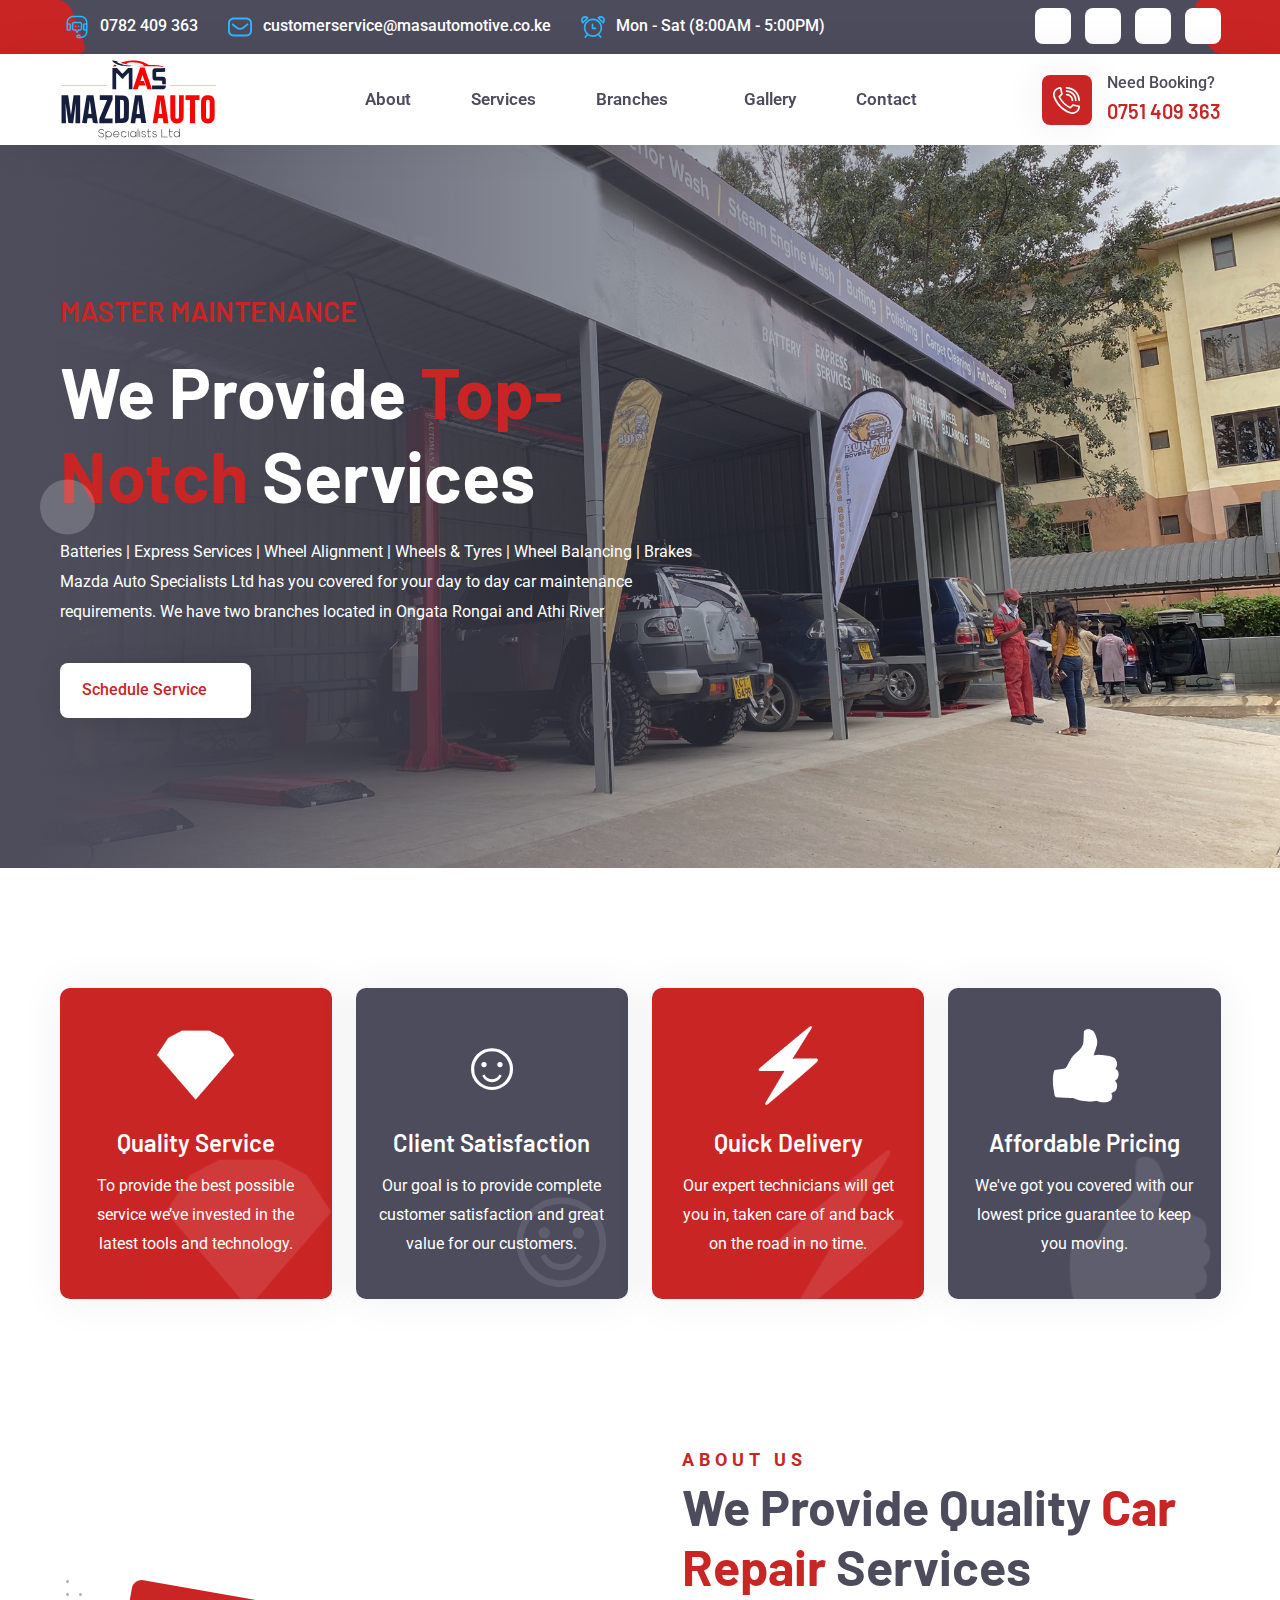
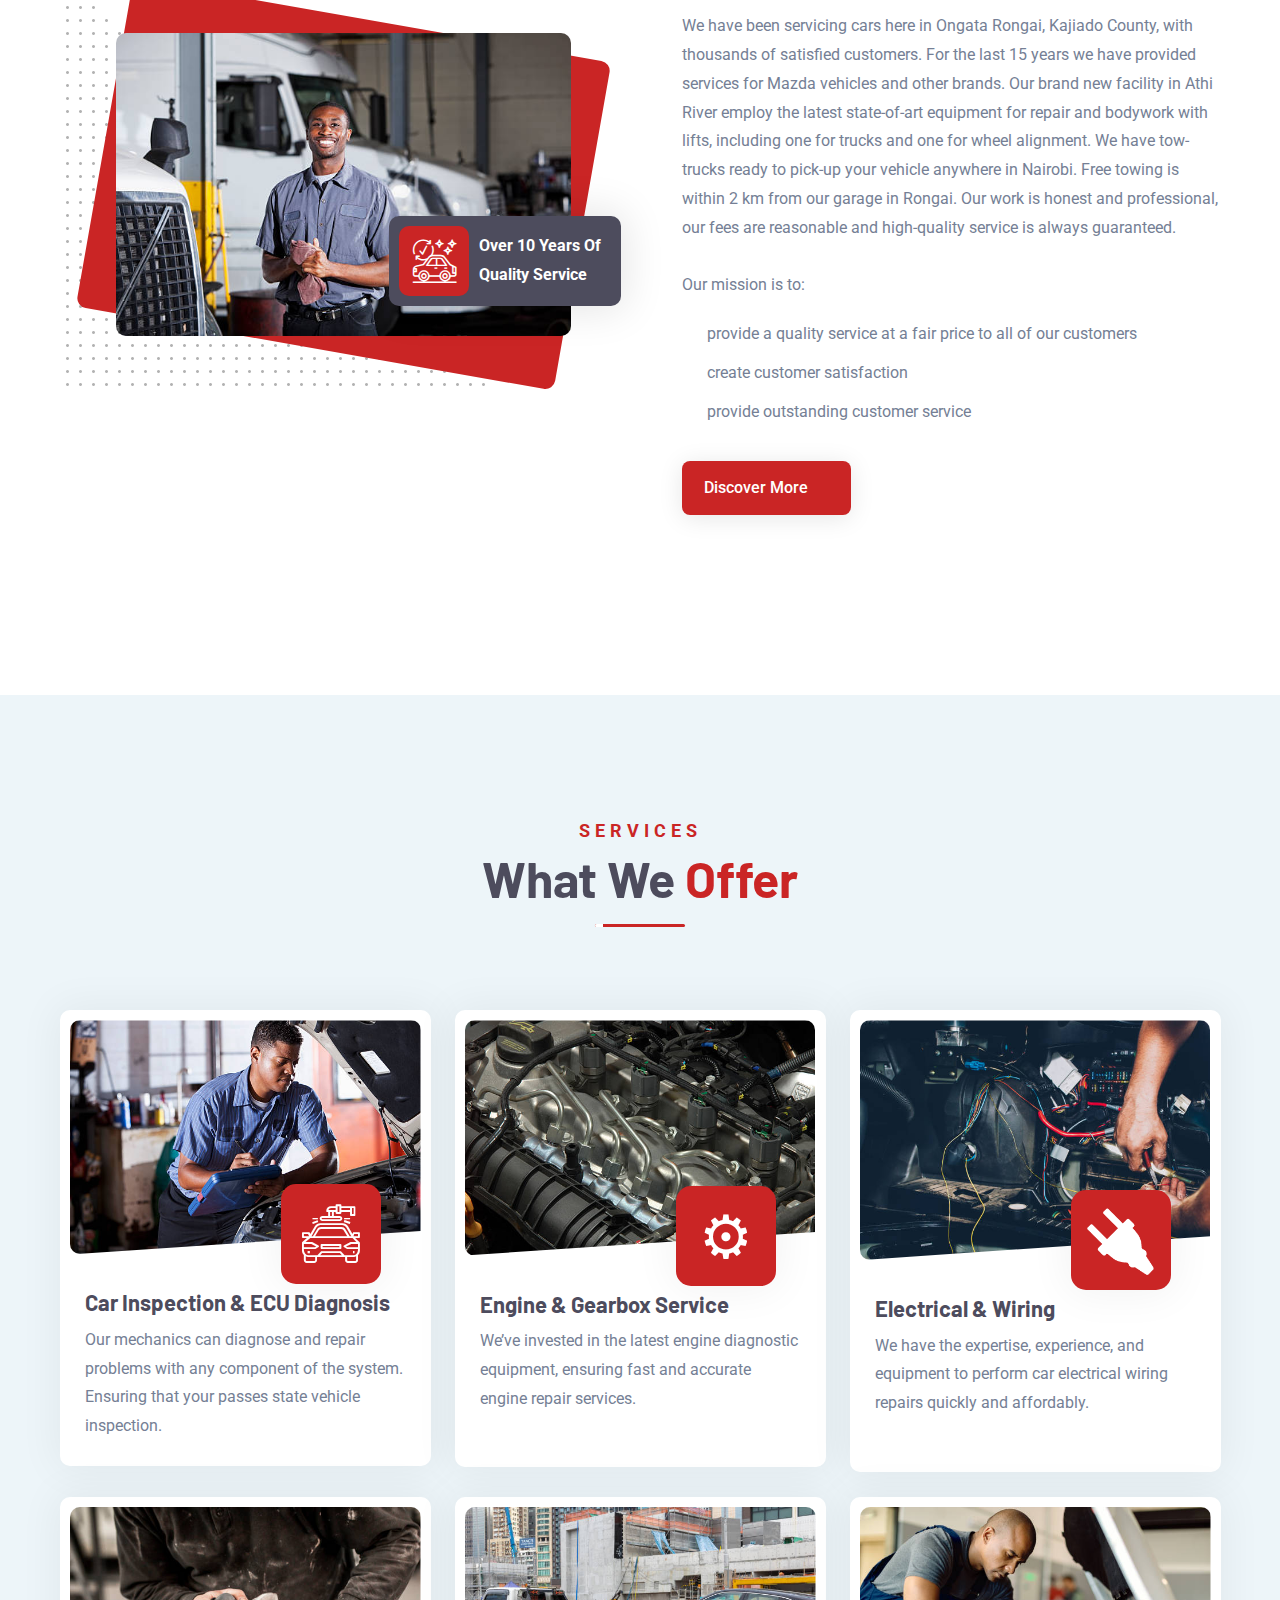
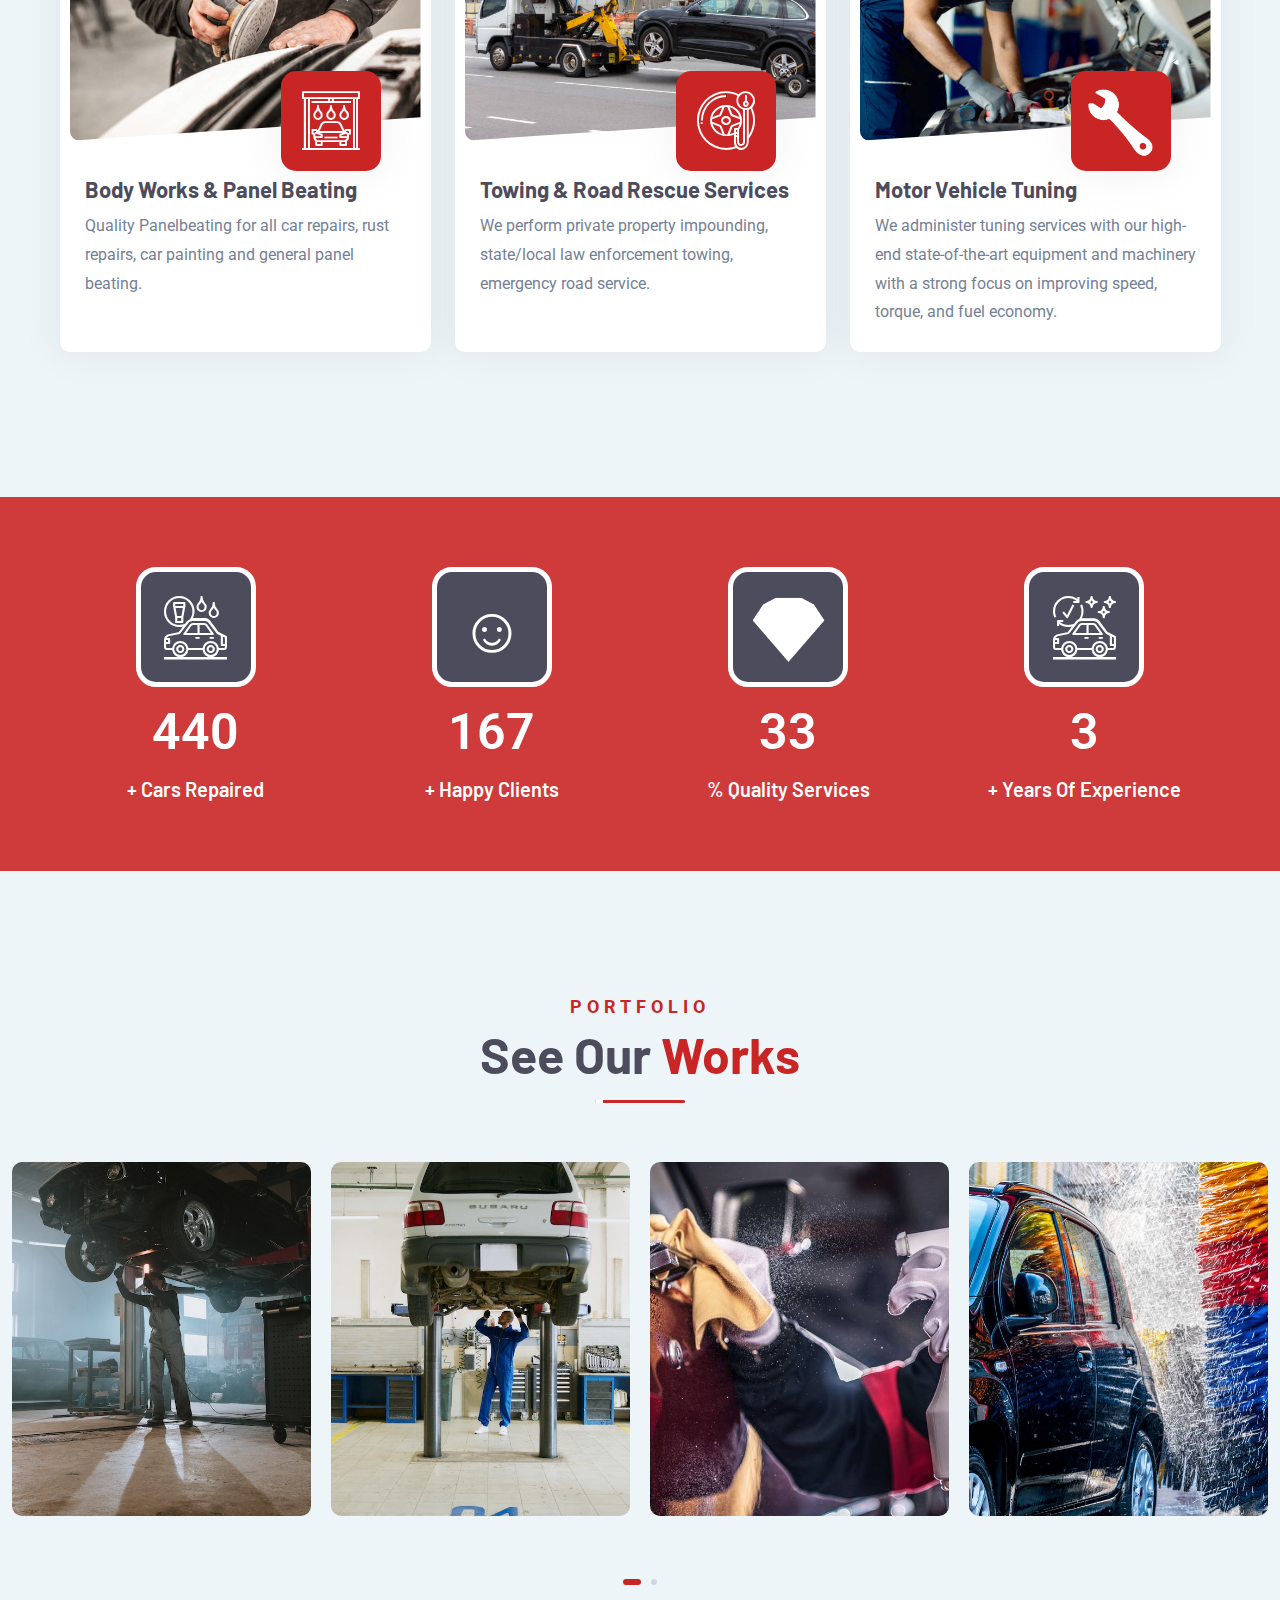
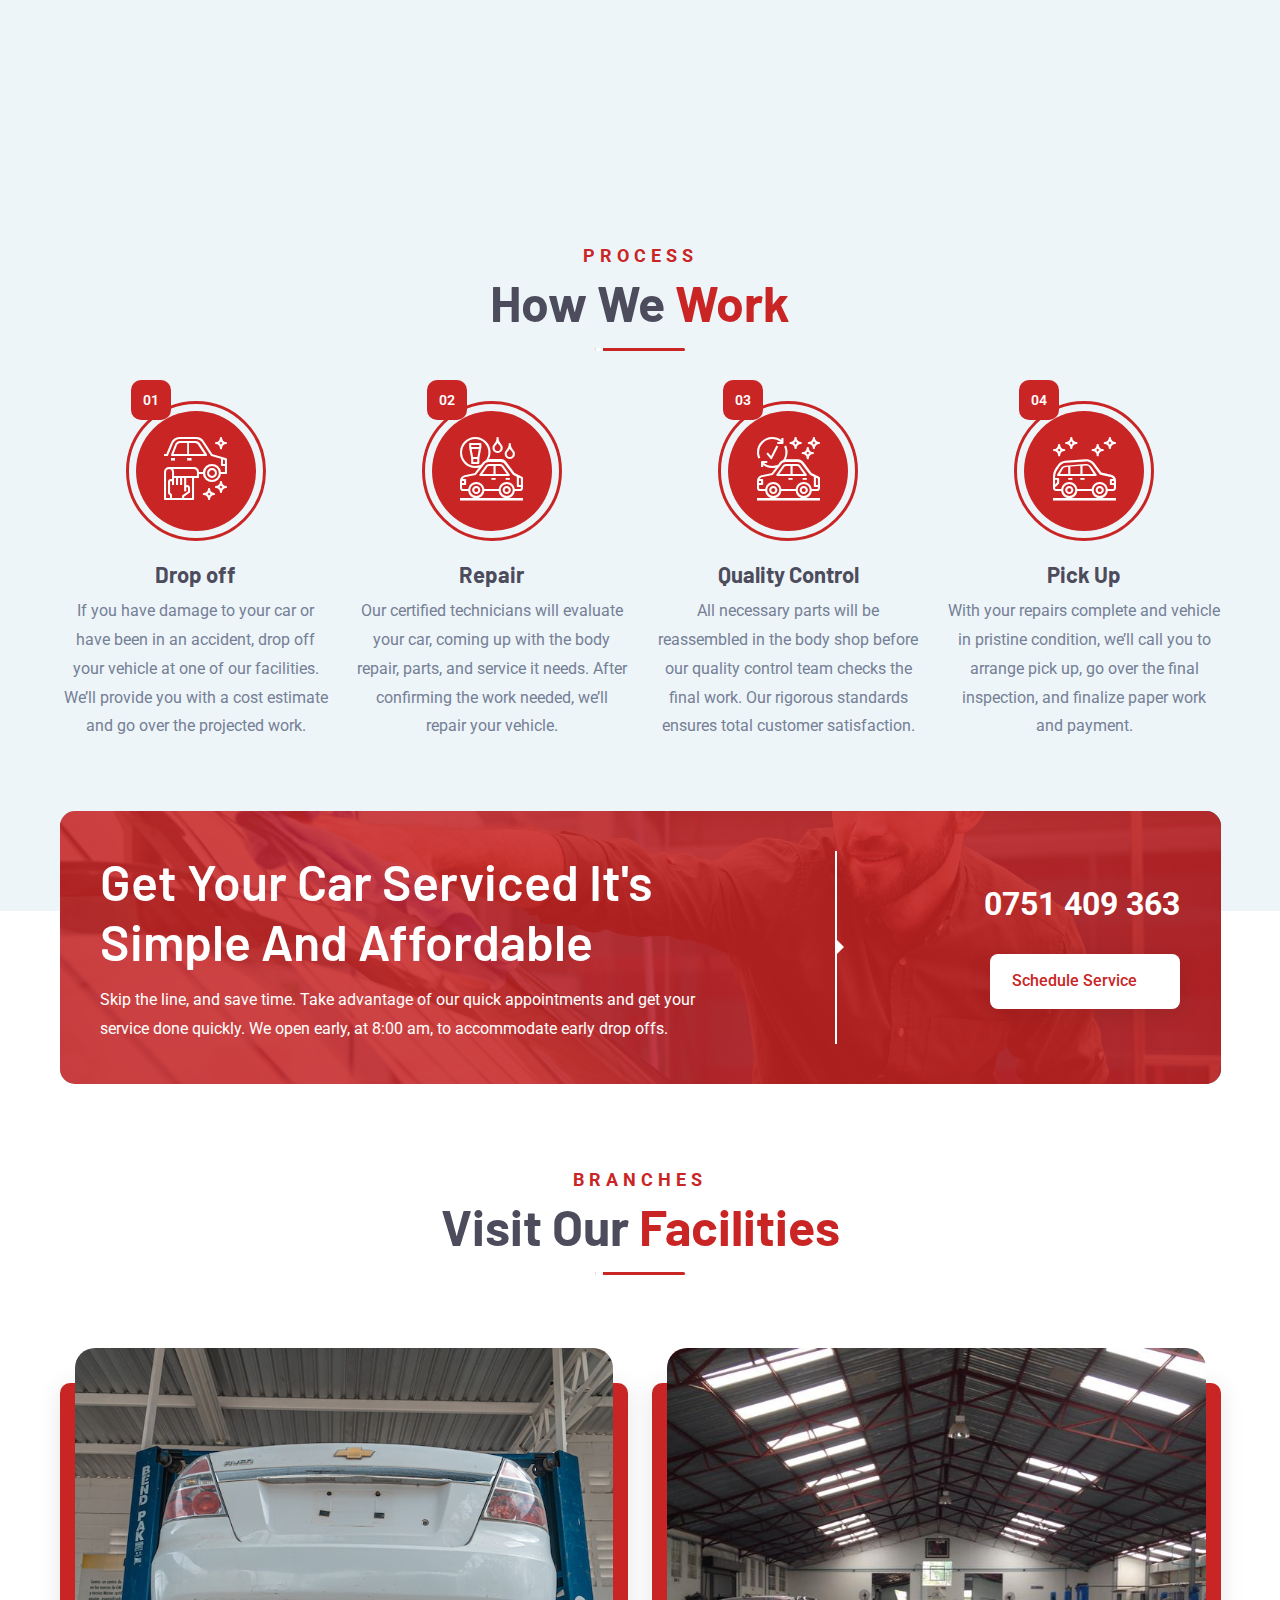
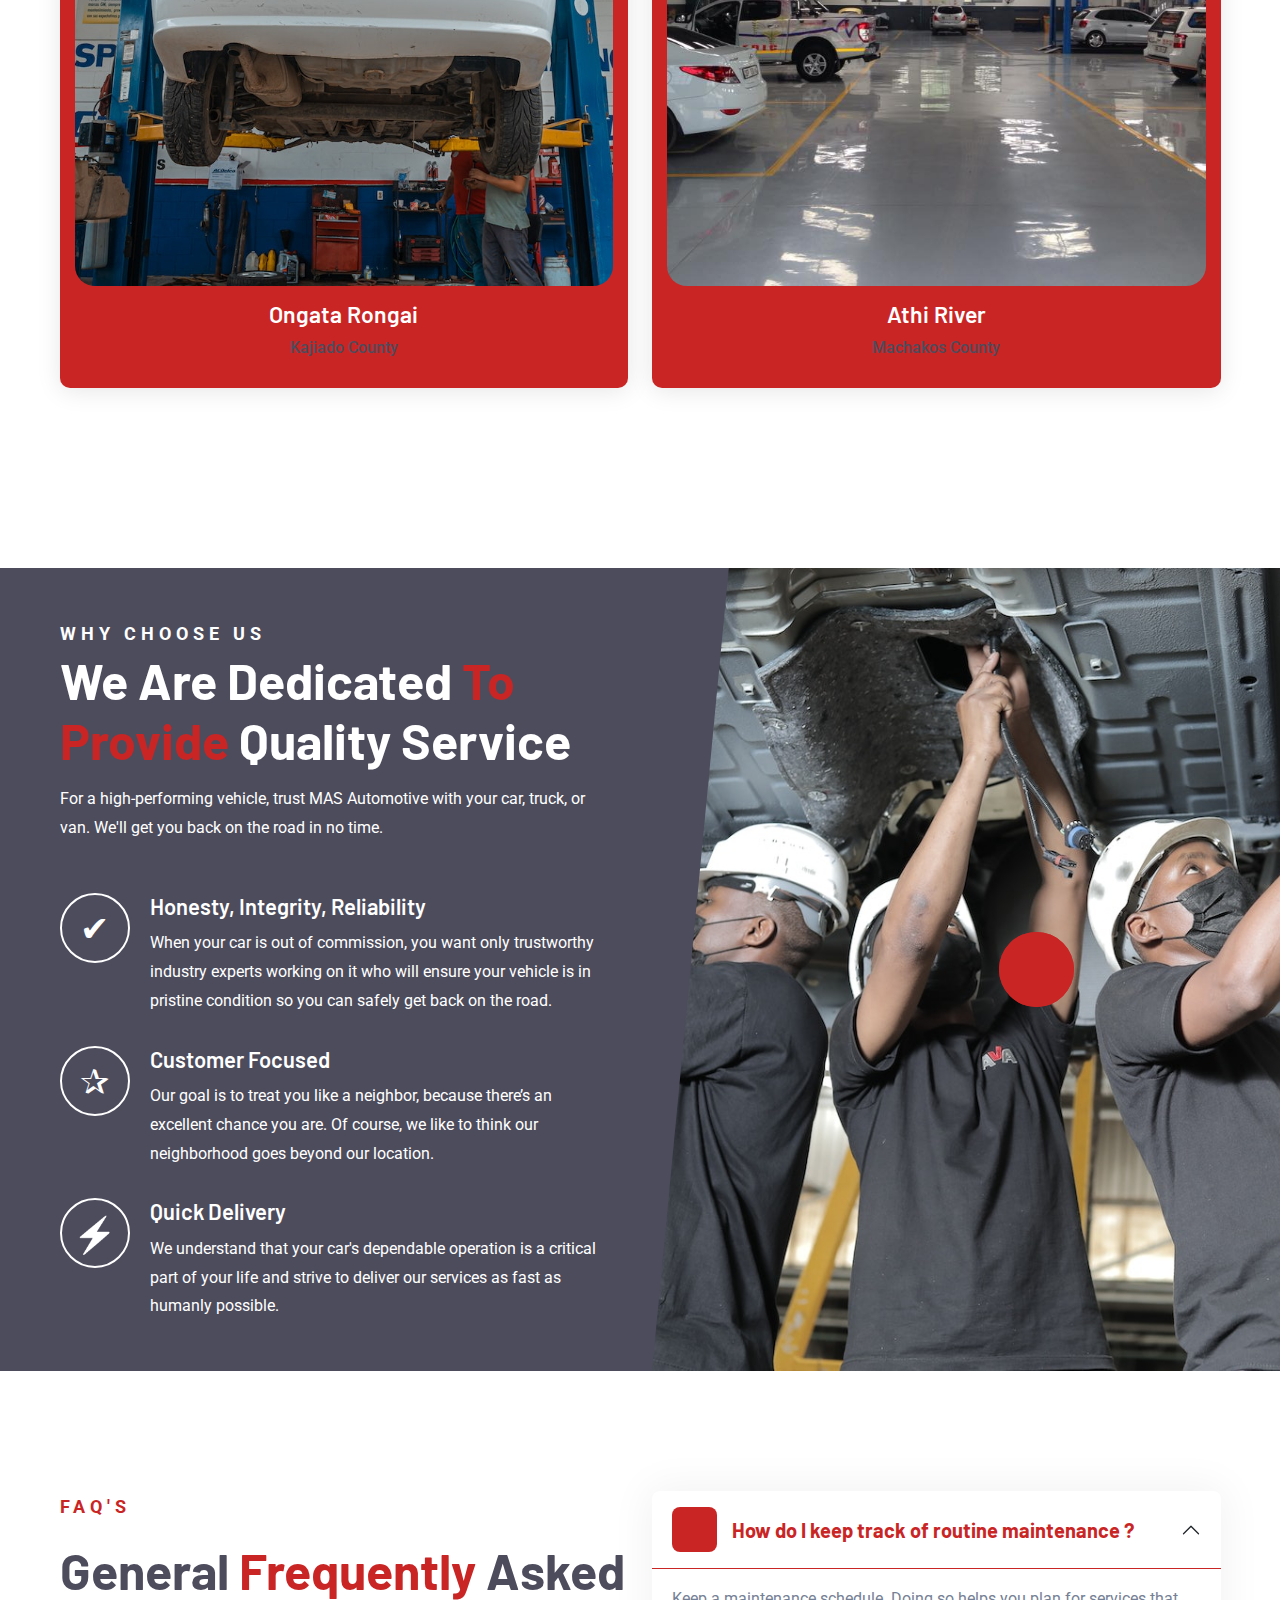
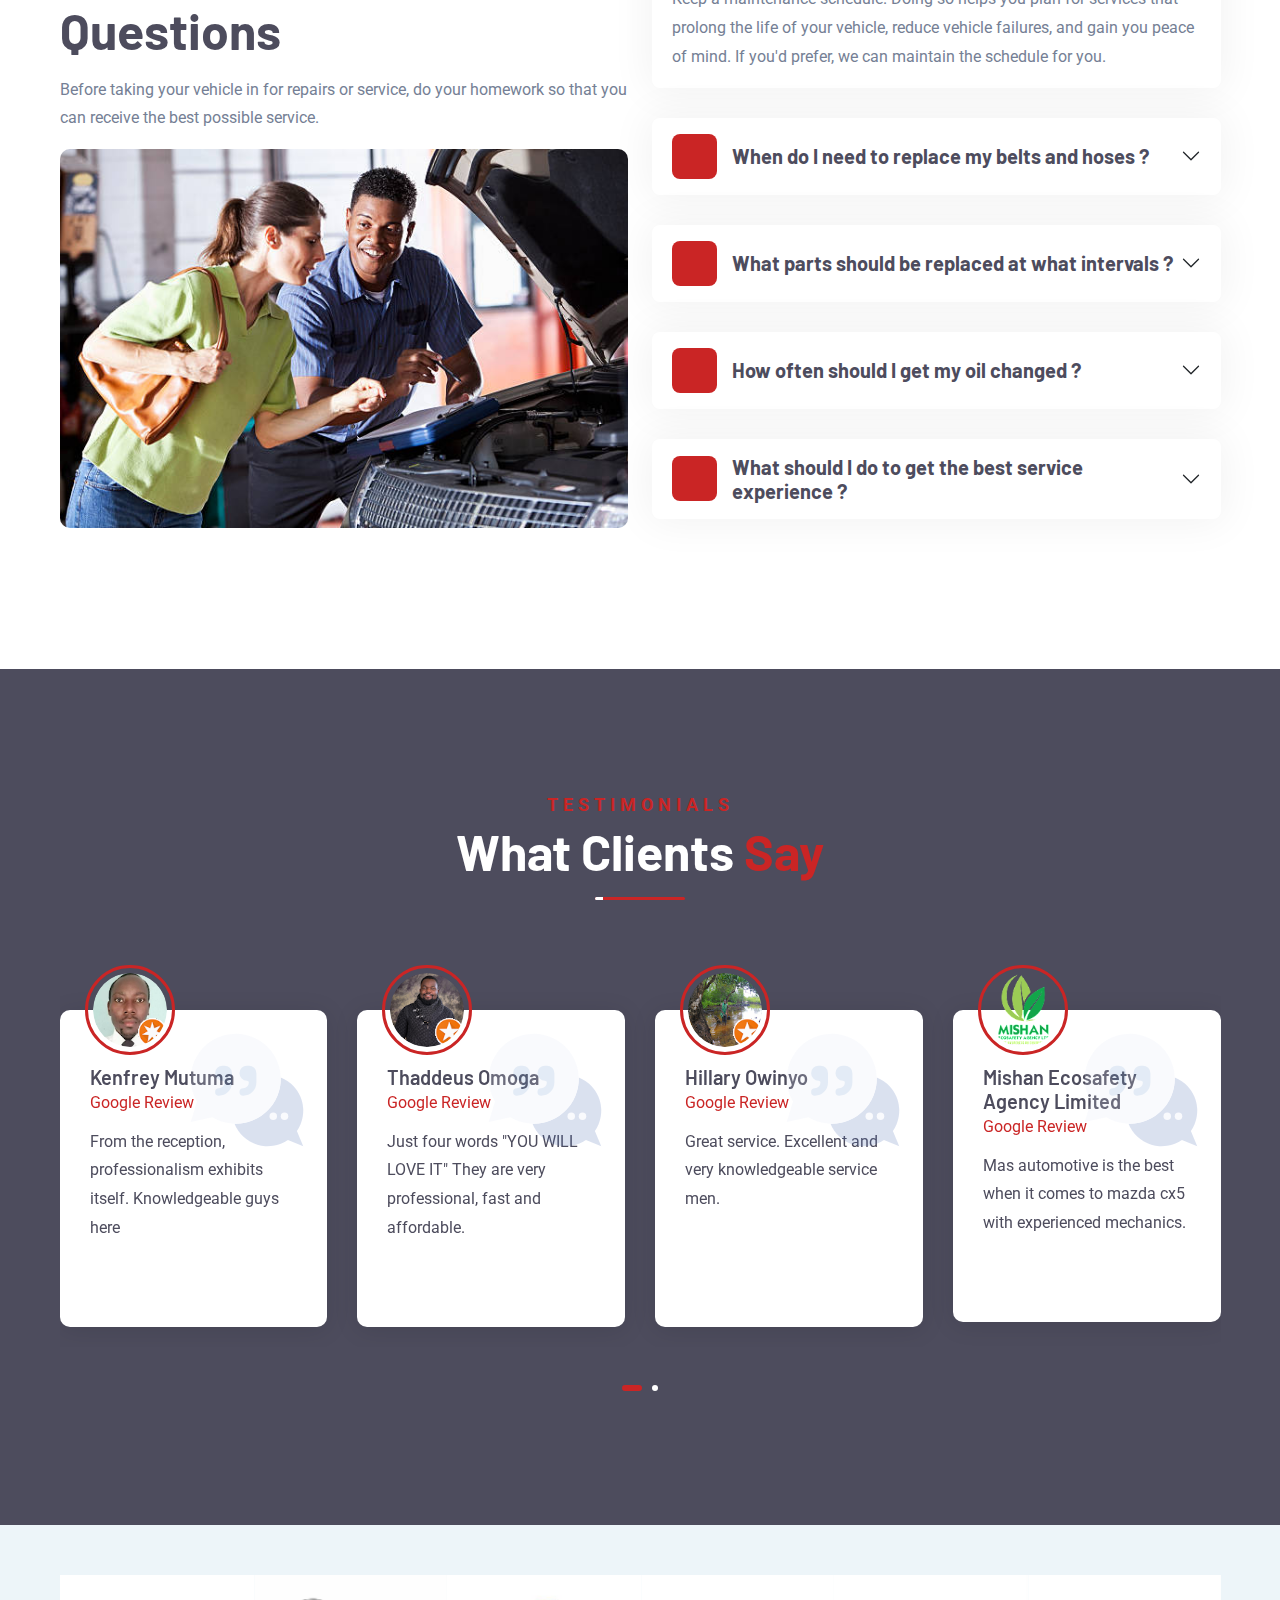
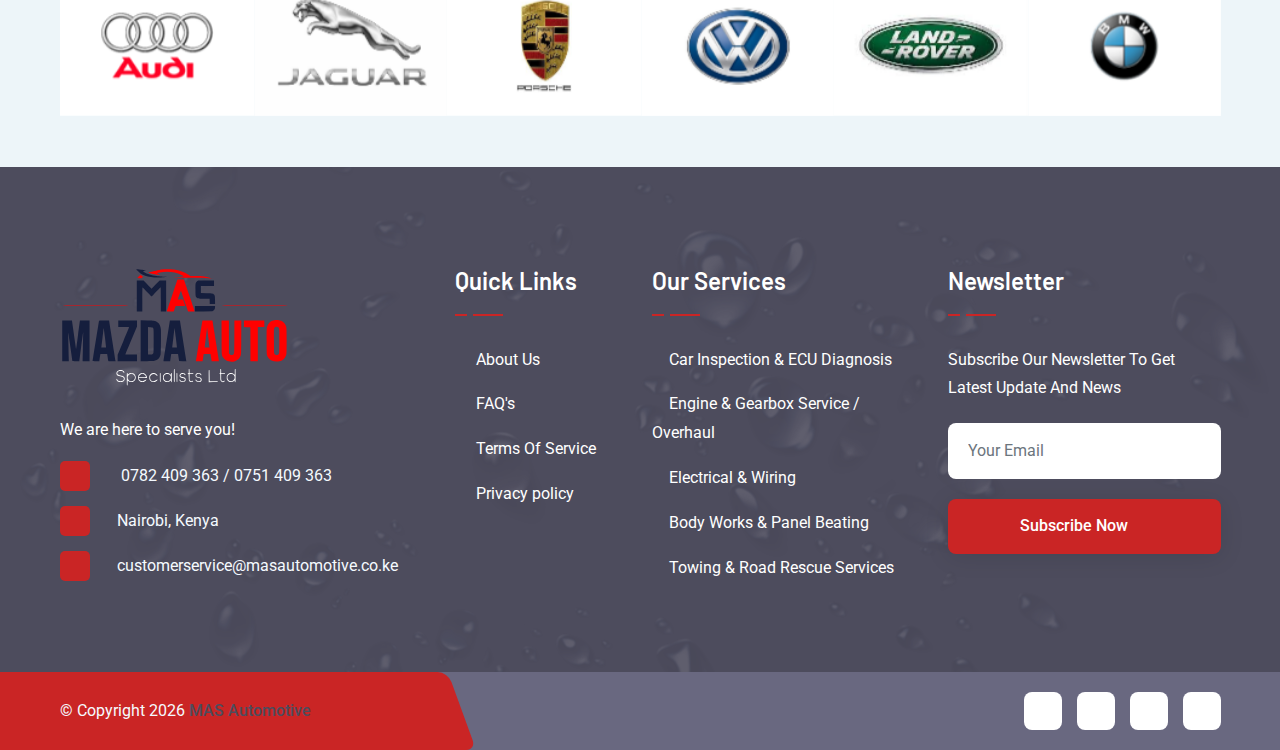
==== index.html @ dde0ce01 "Initial commit" ====
<!DOCTYPE html>
<html lang="en">
<head>

<meta charset="UTF-8">
<meta http-equiv="X-UA-Compatible" content="IE=edge">
<meta name="viewport" content="width=device-width, initial-scale=1.0">
<meta name="description" content="">
<meta name="keywords" content="">

<title>MAS - Automotive Specialists</title>

<link rel="icon" type="image/x-icon" href="assets/img/logo/favicon.svg">

<link rel="stylesheet" href="assets/css/bootstrap.min.css">
<link rel="stylesheet" href="assets/css/all-fontawesome.min.css">
<link rel="stylesheet" href="https://cdnjs.cloudflare.com/ajax/libs/font-awesome/6.2.0/css/all.min.css" integrity="sha512-xh6O/CkQoPOWDdYTDqeRdPCVd1SpvCA9XXcUnZS2FmJNp1coAFzvtCN9BmamE+4aHK8yyUHUSCcJHgXloTyT2A==" crossorigin="anonymous" referrerpolicy="no-referrer" />
<link rel="stylesheet" href="assets/css/icomoon.css">
<link rel="stylesheet" href="assets/css/animate.min.css">
<link rel="stylesheet" href="assets/css/magnific-popup.min.css">
<link rel="stylesheet" href="assets/css/owl.carousel.min.css">
<link rel="stylesheet" href="assets/css/style.css">

<link href="https://site-assets.fontawesome.com/releases/v6.0.0/css/all.css" rel="stylesheet" type="text/css" />

</head>
<body>

<div class="preloader">
<div class="loader-ripple">
<div></div>
<div></div>
</div>
</div>


<header class="header">

<div class="header-top">
<div class="container">
<div class="header-top-wrapper">
<div class="header-top-left">
<div class="header-top-contact">
<ul>
<li>
<div class="header-top-contact-icon">
<img src="assets/img/icon/live-chat.svg" alt="">
</div>
<div class="header-top-contact-info">
<a href="#">0782 409 363</a>
</div>
</li>
<li>
<div class="header-top-contact-icon">
<img src="assets/img/icon/mail.svg" alt="">
</div>
<div class="header-top-contact-info">
<a href="#"><span class="__cf_email__" data-cfemail="">customerservice@masautomotive.co.ke</span></a>
</div>
</li>
<li>
<div class="header-top-contact-icon">
<img src="assets/img/icon/clock.svg" alt="">
</div>
<div class="header-top-contact-info">
<a href="#">Mon - Sat (8:00AM - 5:00PM)</a>
</div>
</li>
</ul>
</div>
</div>
<div class="header-top-right">
<div class="header-top-social">
<a href="https://www.facebook.com/MASAutomotiveServiceAndRepair/" target="_blank"><i class="fab fa-facebook-f"></i></a>
<a href="#"><i class="fab fa-twitter"></i></a>
<a href="#"><i class="fab fa-instagram"></i></a>
<a href="#"><i class="fab fa-linkedin-in"></i></a>
</div>
</div>
</div>
</div>
</div>
<div class="main-navigation">
<nav class="navbar navbar-expand-lg">
<div class="container">
<a class="navbar-brand" href="index.html">
<img src="assets/img/logo/logo.svg" alt="logo">
</a>
<div class="mobile-menu-right">
<div class="mobile-menu-list">
<a href="#" class="mobile-menu-link search-box-outer"><i class="fa fa-search"></i></a>
</div>
<button class="navbar-toggler" type="button" data-bs-toggle="collapse" data-bs-target="#main_nav" aria-expanded="false" aria-label="Toggle navigation">
<span class="navbar-toggler-icon"><i class="fa fa-stream"></i></span>
</button>
</div>
<div class="collapse navbar-collapse" id="main_nav">
<ul class="navbar-nav">
<!--
<li class="nav-item dropdown">
<a class="nav-link dropdown-toggle active" href="#" data-bs-toggle="dropdown">Home</a>
<ul class="dropdown-menu fade-down">
<li><a class="dropdown-item" href="index.html">Home Page 01</a></li>
<li><a class="dropdown-item" href="index-2.html">Home Page 02</a></li>
<li><a class="dropdown-item" href="index-3.html">Home Page 03</a></li>
</ul>
</li>
-->

<li class="nav-item"><a class="nav-link" href="about.html">About</a></li>
<li class="nav-item"><a class="nav-link" href="service.html">Services</a></li>
<li class="nav-item dropdown">
<a class="nav-link dropdown-toggle" href="#" data-bs-toggle="dropdown">Branches</a>
<ul class="dropdown-menu fade-down">
<li><a class="dropdown-item" href="branch_1.html">Ongata Rongai</a></li>
<li><a class="dropdown-item" href="branch_2.html">Athi River</a></li>
</ul>
</li>
<li class="nav-item"><a class="nav-link" href="gallery.html">Gallery</a></li>
<li class="nav-item"><a class="nav-link" href="contact.html">Contact</a></li>
</ul>
<div class="header-nav-right">
<div class="header-nav-search">
<a href="#" class="header-nav-link search-box-outer"><i class="fa fa-search"></i></a>
</div>
<div class="header-phone">
<div class="header-phone-icon">
<img src="assets/img/icon/phone.svg" alt="">
</div>
<div class="header-phone-content">
<span>Need Booking?</span>
<h5 class="header-phone-number"><a href="tel:0751 409 363">0751 409 363</a></h5>
</div>
</div>
</div>
</div>
</div>
</nav>
</div>
</header>


<div class="search-popup">
<button class="close-search"><span class="fa fa-times"></span></button>
<form action="#">
<div class="form-group">
<input type="search" name="search-field" placeholder="Search Here..." required>
<button type="submit"><i class="fa fa-search"></i></button>
</div>
</form>
</div>

<main class="main">

<div class="hero-section">
<div class="hero-slider2 owl-carousel owl-theme">
<div class="hero-single" style="background: url(assets/img/slider/slider-1.jpg)">
<div class="container">
<div class="row align-items-center">
<div class="col-md-7 col-lg-7">
<div class="hero-content">
<h6 class="hero-sub-title wow animate__animated animate__fadeInUp" data-wow-duration="1s" data-wow-delay=".25s">Master Maintenance</h6>
<h1 class="hero-title wow animate__animated animate__fadeInUp" data-wow-duration="1s" data-wow-delay=".50s">
We provide <span>top-notch</span> services
</h1>
<p class="wow animate__animated animate__fadeInUp" data-wow-duration="1s" data-wow-delay=".75s">
Batteries | Express Services | Wheel Alignment | Wheels & Tyres | Wheel Balancing | Brakes
Mazda Auto Specialists Ltd has you covered for your day to day car maintenance requirements.
We have two branches located in Ongata Rongai and Athi River</p>
<div class="hero-btn wow animate__animated animate__fadeInUp" data-wow-duration="1s" data-wow-delay="1s">
<a href="#" class="theme-btn theme-btn2">Schedule Service<i class="fa fa-arrow-right space-icons"></i></a>
</div>
</div>
</div>
</div>
</div>
</div>
<div class="hero-single" style="background: url(assets/img/slider/slider-2.jpg)">
<div class="container">
<div class="row align-items-center">
<div class="col-md-7 col-lg-7">
<div class="hero-content">
<h6 class="hero-sub-title wow animate__animated animate__fadeInUp" data-wow-duration="1s" data-wow-delay=".25s">Keep Your Car In Top Shape</h6>
<h1 class="hero-title wow animate__animated animate__fadeInUp" data-wow-duration="1s" data-wow-delay=".50s">
Experienced and <span>qualified</span> technicians
</h1>
<p class="wow animate__animated animate__fadeInUp" data-wow-duration="1s" data-wow-delay=".75s">
Trust the experts at our auto service shop for quality tune-ups. Our professionals 
will perform diagnostic tests, fluid flush and fills, balancing, 
oil changes, tyre changes, and wheel alignment.
</p>
<div class="hero-btn wow animate__animated animate__fadeInUp" data-wow-duration="1s" data-wow-delay="1s">
<a href="#" class="theme-btn theme-btn2">Schedule Service<i class="fa fa-arrow-right space-icons"></i></a>
</div>
</div>
</div>
</div>
</div>
</div>
<div class="hero-single" style="background: url(assets/img/slider/slider-3.jpg)">
<div class="container">
<div class="row align-items-center">
<div class="col-md-7 col-lg-7">
<div class="hero-content">
<h6 class="hero-sub-title wow animate__animated animate__fadeInUp" data-wow-duration="1s" data-wow-delay=".25s">You're in good hands</h6>
<h1 class="hero-title wow animate__animated animate__fadeInUp" data-wow-duration="1s" data-wow-delay=".50s">
Honest, <span>Quality</span> work at affordable prices
</h1>
<p class="wow animate__animated animate__fadeInUp" data-wow-duration="1s" data-wow-delay=".75s">
Get in touch with our quality AutoService Shop, let our team of highly trained 
technicians provide you with the best car garage services, including MOT testing, 
car servicing and car repairs and diagnostics.
</p>
<div class="hero-btn wow animate__animated animate__fadeInUp" data-wow-duration="1s" data-wow-delay="1s">
<a href="#" class="theme-btn theme-btn2">Schedule Service<i class="fa fa-arrow-right space-icons"></i></a>
</div>
</div>
</div>
</div>
</div>
</div>
</div>
</div>


<div class="feature-area pt-120">
<div class="container">
<div class="feature-wrapper">
<div class="row">
<div class="col-md-6 col-lg-3">
<div class="feature-item active">
<div class="feature-icon">
<i class="icon-quality"></i>
</div>
<div class="feature-shadow-icon">
<i class="icon-quality"></i>
</div>
<div class="feature-content">
<h4>Quality Service</h4>
<p>To provide the best possible service we’ve invested in the latest tools and 
technology.
</p>
</div>
</div>
</div>
<div class="col-md-6 col-lg-3">
<div class="feature-item">
<div class="feature-icon">
<i class="icon-smiley-face"></i>
</div>
<div class="feature-shadow-icon">
<i class="icon-smiley-face"></i>
</div>
<div class="feature-content">
<h4>Client Satisfaction</h4>
<p>
Our goal is to provide complete customer satisfaction and great value for our customers.
</p>
</div>
</div>
</div>
<div class="col-md-6 col-lg-3">
<div class="feature-item active">
<div class="feature-icon">
<i class="icon-voltage"></i>
</div>
 <div class="feature-shadow-icon">
<i class="icon-voltage"></i>
</div>
<div class="feature-content">
<h4>Quick Delivery</h4>
<p>
Our expert technicians will get you in, taken care of and back on the road in no time.
</p>
</div>
</div>
</div>
<div class="col-md-6 col-lg-3">
<div class="feature-item">
<div class="feature-icon">
<i class="icon-thumbs-up"></i>
</div>
<div class="feature-shadow-icon">
<i class="icon-thumbs-up"></i>
</div>
<div class="feature-content">
<h4>Affordable Pricing</h4>
<p>
We've got you covered with our lowest price guarantee to keep you moving.
</p>
</div>
</div>
</div>
</div>
</div>
</div>
</div>


<div class="about-area py-120 mb-50">
<div class="container">
<div class="row">
<div class="col-lg-6 d-flex align-items-center justify-content-center">
<div class="about-left">
<div class="about-img">
<img class="about-img-1" src="assets/img/about/01.jpg" alt="">
</div>
<div class="about-shape"><img src="assets/img/shape/02.png" alt=""></div>
<div class="about-experience">
<i class="icon-car-service-1"></i>
<b>Over 10 Years Of <br> Quality Service</b>
</div>
</div>
</div>
<div class="col-lg-6">
<div class="about-right">
<div class="site-heading mb-3">
<span class="site-title-tagline">About Us</span>
<h2 class="site-title">
We Provide Quality <span>Car Repair</span> Services
</h2>
</div>
<p class="about-text">
We have been servicing cars here in Ongata Rongai, Kajiado County, with thousands of satisfied customers. For the last 15 years we have provided services for Mazda vehicles and other brands. Our brand new facility in Athi River employ the latest state-of-art equipment for repair and bodywork with lifts, including one for trucks and one for wheel alignment. We have tow-trucks ready to pick-up your vehicle anywhere in Nairobi. Free towing is within 2 km from our garage in Rongai. Our work is honest and professional, our fees are reasonable and high-quality service is always guaranteed.
<br><br>
Our mission is to:
</p>
<div class="about-list-wrapper">
<ul class="about-list list-unstyled">
<li>
provide a quality service at a fair price to all of our customers
</li>
<li>
create customer satisfaction
</li>
<li>
provide outstanding customer service
</li>
</ul>
</div>
<a href="about.html" class="theme-btn mt-4">Discover More <i class="fa fa-arrow-right"></i></a>
</div>
</div>
 </div>
</div>
</div>


<div class="service-area service-bg py-120">
<div class="container">
<div class="row">
<div class="col-lg-6 mx-auto">
<div class="site-heading text-center">
<span class="site-title-tagline">Services</span>
<h2 class="site-title">What We <span>Offer</span></h2>
<div class="heading-divider"></div>
</div>
</div>
</div>
<div class="row mt-4">
<div class="col-md-6 col-lg-4">
<div class="service-item">
<div class="service-img">
<img src="assets/img/service/01.jpg" alt="">
</div>
<div class="service-icon">
<i class="icon-car-service-2"></i>
</div>
<div class="service-content">
<h3 class="service-title">
<a href="#">Car Inspection & ECU Diagnosis</a>
</h3>
<p class="service-text">
Our mechanics can diagnose and repair problems with any component of the system.
Ensuring that your passes state vehicle inspection.
</p>
<!--
<div class="service-arrow">
<a href="#" class="theme-btn">Read More <i class="fa fa-arrow-right space-icons"></i></a>
</div> -->
</div>
</div>
</div>
<div class="col-md-6 col-lg-4">
<div class="service-item">
<div class="service-img">
<img src="assets/img/service/02.jpg" alt="">
</div>
<div class="service-icon">
<i class="icon-gear"></i>
</div>
<div class="service-content">
<h3 class="service-title">
<a href="#">Engine & Gearbox Service</a>
 </h3>
<p class="service-text">
We’ve invested in the latest engine diagnostic equipment, ensuring fast and 
accurate engine repair services.<br><br>
</p>
<!--
<div class="service-arrow">
<a href="#" class="theme-btn">Read More <i class="fa fa-arrow-right space-icons"></i></a>
</div> -->
</div>
</div>
</div>
<div class="col-md-6 col-lg-4">
<div class="service-item">
<div class="service-img">
<img src="assets/img/service/03.jpg" alt="">
</div>
<div class="service-icon">
<i class="icon-power-plug"></i>
</div>
<div class="service-content">
<h3 class="service-title">
<a href="#">Electrical & Wiring</a>
</h3>
<p class="service-text">
We have the expertise, experience, and equipment to perform car electrical 
wiring repairs quickly and affordably.<br><br>
</p>
<!--
<div class="service-arrow">
<a href="#" class="theme-btn">Read More <i class="fa fa-arrow-right space-icons"></i></a>
</div> -->
</div>
</div>
</div>
<div class="col-md-6 col-lg-4">
<div class="service-item">
<div class="service-img">
<img src="assets/img/service/04.jpg" alt="">
</div>
<div class="service-icon">
<i class="icon-car-wash-2"></i>
</div>
<div class="service-content">
<h3 class="service-title">
<a href="#">Body Works & Panel Beating</a>
</h3>
<p class="service-text">
Quality Panelbeating for all car repairs, rust repairs, car painting and general
panel beating. <br><br>
</p>
<!--
<div class="service-arrow">
<a href="#" class="theme-btn">Read More <i class="fa fa-arrow-right space-icons"></i></a>
</div> -->
</div>
</div>
</div>
<div class="col-md-6 col-lg-4">
<div class="service-item">
<div class="service-img">
<img src="assets/img/service/05.jpg" alt="">
</div>
<div class="service-icon">
<i class="icon-tire"></i>
</div>
<div class="service-content">
<h3 class="service-title">
<a href="#">Towing & Road Rescue Services</a>
</h3>
<p class="service-text">
We perform private property impounding, state/local law enforcement towing, 
emergency road service.<br><br>
</p>
<!--
<div class="service-arrow">
<a href="#" class="theme-btn">Read More <i class="fa fa-arrow-right space-icons"></i></a>
</div> -->
</div>
</div>
</div>
<div class="col-md-6 col-lg-4">
<div class="service-item">
<div class="service-img">
<img src="assets/img/service/06.jpg" alt="">
</div>
<div class="service-icon">
<i class="icon-spanner"></i>
</div>
<div class="service-content">
<h3 class="service-title">
<a href="#">Motor Vehicle Tuning</a>
</h3>
<p class="service-text">
We administer tuning services with our high-end 
state-of-the-art equipment and machinery with a strong focus on improving speed, 
torque, and fuel economy.
</p>
<!--
<div class="service-arrow">
<a href="#" class="theme-btn">Read More <i class="fa fa-arrow-right space-icons"></i></a>
</div> -->
</div>
</div>
</div>
</div>
</div>
</div>


<div class="counter-area pt-70 pb-70">
<div class="container">
<div class="row">
<div class="col-lg-3 col-sm-6">
<div class="counter-box">
<div class="icon">
<i class="icon-car-wash"></i>
</div>
<div>
<span class="counter" data-count="+" data-to="1200" data-speed="3000">1200</span>
<h6 class="title">+ Cars Repaired </h6>
</div>
</div>
</div>
<div class="col-lg-3 col-sm-6">
<div class="counter-box">
<div class="icon">
<i class="icon-smiley-face"></i>
</div>
<div>
<span class="counter" data-count="+" data-to="500" data-speed="3000">500</span>
<h6 class="title">+ Happy Clients</h6>
</div>
</div>
</div>
<div class="col-lg-3 col-sm-6">
<div class="counter-box">
<div class="icon">
<i class="icon-quality"></i>
</div>
<div>
<span class="counter" data-count="+" data-to="100" data-speed="3000">100</span>
<h6 class="title">% Quality Services</h6>
</div>
</div>
</div>
<div class="col-lg-3 col-sm-6">
<div class="counter-box">
<div class="icon">
<i class="icon-car-service-1"></i>
</div>
<div>
<span class="counter" data-count="+" data-to="10" data-speed="3000">10</span>
<h6 class="title">+ Years Of Experience</h6>
</div>
</div>
 </div>
</div>
</div>
</div>


<div class="portfolio-area bg py-120">
<div class="container-fluid">
<div class="row">
<div class="col-lg-6 mx-auto">
<div class="site-heading text-center">
<span class="site-title-tagline">Portfolio</span>
<h2 class="site-title">See Our <span>Works</span></h2>
<div class="heading-divider"></div>
</div>
</div>
</div>
<div class="portfolio-slider owl-carousel owl-theme popup-gallery">
<div class="portfolio-item">
<div class="portfolio-img">
<img src="assets/img/portfolio/01.jpg" alt="">
</div>
<div class="portfolio-content">
<a class="popup-img portfolio-link" href="assets/img/portfolio/01.jpg"><i class="fa fa-plus"></i></a>
<div class="portfolio-info">
<!--
<h5 class="portfolio-subtitle"><span>//</span> Car Wash</h5>
<a href="#">
<h4 class="portfolio-title">Full Car Wash</h4>
</a>
-->
</div>
</div>
</div>
<div class="portfolio-item">
<div class="portfolio-img">
<img src="assets/img/portfolio/02.jpg" alt="">
</div>
<div class="portfolio-content">
<a class="popup-img portfolio-link" href="assets/img/portfolio/01.jpg"><i class="fa fa-plus"></i></a>
<div class="portfolio-info">
<!--
<h5 class="portfolio-subtitle"><span>//</span> Car Wash</h5>
<a href="#">
<h4 class="portfolio-title">Full Car Wash</h4>
</a>
-->
</div>
</div>
</div>
<div class="portfolio-item">
<div class="portfolio-img">
<img src="assets/img/portfolio/03.jpg" alt="">
</div>
<div class="portfolio-content">
<a class="popup-img portfolio-link" href="assets/img/portfolio/01.jpg"><i class="fa fa-plus"></i></a>
<div class="portfolio-info">
<!--
<h5 class="portfolio-subtitle"><span>//</span> Car Wash</h5>
<a href="#">
<h4 class="portfolio-title">Full Car Wash</h4>
</a>
-->
</div>
</div>
</div>
<div class="portfolio-item">
<div class="portfolio-img">
<img src="assets/img/portfolio/04.jpg" alt="">
</div>
<div class="portfolio-content">
<a class="popup-img portfolio-link" href="assets/img/portfolio/01.jpg"><i class="fa fa-plus"></i></a>
<div class="portfolio-info">
<!--
<h5 class="portfolio-subtitle"><span>//</span> Car Wash</h5>
<a href="#">
<h4 class="portfolio-title">Full Car Wash</h4>
</a>
-->
</div>
</div>
</div>
<div class="portfolio-item">
<div class="portfolio-img">
<img src="assets/img/portfolio/05.jpg" alt="">
</div>
<div class="portfolio-content">
<a class="popup-img portfolio-link" href="assets/img/portfolio/05.jpg"><i class="fa fa-plus"></i></a>
<div class="portfolio-info">
<!--
<h5 class="portfolio-subtitle"><span>//</span> Car Wash</h5>
<a href="#">
<h4 class="portfolio-title">Full Car Wash</h4>
</a>
-->
</div>
</div>
</div>
<div class="portfolio-item">
<div class="portfolio-img">
<img src="assets/img/portfolio/06.jpg" alt="">
</div>
<div class="portfolio-content">
<a class="popup-img portfolio-link" href="assets/img/portfolio/06.jpg"><i class="fa fa-plus"></i></a>
<div class="portfolio-info">
<!--
<h5 class="portfolio-subtitle"><span>//</span> Car Wash</h5>
<a href="#">
<h4 class="portfolio-title">Full Car Wash</h4>
</a>
-->
</div>
</div>
</div>
</div>
</div>
</div>

<!--
<div class="pricing-area py-120">
<div class="container">
<div class="row">
<div class="col-lg-6 mx-auto">
<div class="site-heading text-center">
<span class="site-title-tagline">Pricing</span>
<h2 class="site-title">Our Pricing <span>Plan</span></h2>
<div class="heading-divider"></div>
</div>
</div>
</div>
<div class="row mt-20">
<div class="col-md-6 col-lg-3">
<div class="pricing-item">
<div class="pricing-header">
<div class="pricing-icon">
<i class="icon-sedan-car-model"></i>
</div>
<div class="pricing-header-content">
<h4>Small Size Car</h4>
<p class="pricing-duration">Duration: 25 min</p>
<h1 class="pricing-amount">$59.66</h1>
</div>
</div>
<div class="pricing-feature">
<ul>
<li>Exterior Wash</li>
<li>Interior Vacuum</li>
<li>Engine Wash</li>
<li>Auto Detailing</li>
</ul>
<a href="#" class="theme-btn">Choose Plan <i class="fa fa-arrow-right space-icons"></i></a>
</div>
</div>
</div>
<div class="col-md-6 col-lg-3">
<div class="pricing-item">
<div class="pricing-header">
<div class="pricing-icon">
<i class="icon-minivan-car"></i>
</div>
<div class="pricing-header-content">
<h4>Mid Size Car</h4>
<p class="pricing-duration">Duration: 35 min</p>
<h1 class="pricing-amount">$99.25</h1>
</div>
</div>
<div class="pricing-feature">
<ul>
<li>Exterior Wash</li>
<li>Interior Vacuum</li>
<li>Engine Wash</li>
<li>Auto Detailing</li>
</ul>
<a href="#" class="theme-btn">Choose Plan <i class="fa fa-arrow-right space-icons"></i></a>
</div>
</div>
</div>
<div class="col-md-6 col-lg-3">
<div class="pricing-item">
<div class="pricing-header">
<div class="pricing-icon">
<i class="icon-microbus"></i>
</div>
<div class="pricing-header-content">
<h4>Big Size Car</h4>
<p class="pricing-duration">Duration: 40 min</p>
<h1 class="pricing-amount">$120.78</h1>
</div>
</div>
<div class="pricing-feature">
<ul>
<li>Exterior Wash</li>
<li>Interior Vacuum</li>
<li>Engine Wash</li>
<li>Auto Detailing</li>
</ul>
<a href="#" class="theme-btn">Choose Plan <i class="fa fa-arrow-right space-icons"></i></a>
</div>
</div>
</div>
<div class="col-md-6 col-lg-3">
<div class="pricing-item">
<div class="pricing-header">
<div class="pricing-icon">
<i class="icon-car-suv"></i>
</div>
<div class="pricing-header-content">
<h4>Pickup Truck</h4>
<p class="pricing-duration">Duration: 60 min</p>
<h1 class="pricing-amount">$150.96</h1>
</div>
</div>
<div class="pricing-feature">
<ul>
<li>Exterior Wash</li>
<li>Interior Vacuum</li>
<li>Engine Wash</li>
<li>Auto Detailing</li>
</ul>
<a href="#" class="theme-btn">Choose Plan <i class="fa fa-arrow-right space-icons"></i></a>
</div>
</div>
</div>
</div>
</div>
</div>
-->

<div class="process-area bg py-120">
<div class="container">
<div class="row">
<div class="col-lg-6 mx-auto">
<div class="site-heading text-center">
<span class="site-title-tagline">Process</span>
<h2 class="site-title">How We <span>Work</span></h2>
<div class="heading-divider"></div>
</div>
</div>
</div>
<div class="row justify-content-between">
<div class="col-lg-3 col-md-6 text-center mb-50">
<div class="process-single">
<div class="icon">
<span>01</span>
<i class="icon-car-service-4"></i>
</div>
<h4>Drop off</h4>
<p>If you have damage to your car or have been in an accident, drop off your 
vehicle at one of our facilities. We’ll provide you with a cost estimate 
and go over the projected work.
</p>
</div>
</div>
<div class="col-lg-3 col-md-6 text-center mb-50">
<div class="process-single">
<div class="icon">
<span>02</span>
<i class="icon-car-wash"></i>
</div>
<h4>Repair</h4>
<p>Our certified technicians will evaluate your car, coming up with the body 
repair, parts, and service it needs. After confirming the work needed, we’ll 
repair your vehicle.
</p>
</div>
</div>
<div class="col-lg-3 col-md-6 text-center mb-50">
<div class="process-single">
<div class="icon">
<span>03</span>
<i class="icon-car-service-1"></i>
</div>
<h4>Quality Control</h4>
<p>All necessary parts will be reassembled in the body shop before our quality 
control team checks the final work. Our rigorous standards ensures total 
customer satisfaction.
</p>
</div>
</div>

<div class="col-lg-3 col-md-6 text-center mb-50">
<div class="process-single">
<div class="icon">
<span>04</span>
<i class="icon-car"></i>
</div>
<h4>Pick Up</h4>
<p>With your repairs complete and vehicle in pristine condition, we’ll call you 
to arrange pick up, go over the final inspection, and finalize paper work and 
payment.
</p>
</div>
</div>
</div>
</div>
</div>


<div class="cta-area pb-80">
<div class="container">
<div class="cta-wrapper" style="background-image: url(assets/img/cta/01.jpg);">
<div class="row align-items-center">
<div class="col-lg-7 text-center text-lg-start">
<div class="cta-text cta-divider">
<h1>Get Your Car Serviced It's Simple And Affordable</h1>
<p> 
Skip the line, and save time. Take advantage of our quick appointments and get your
service done quickly. We open early, at 8:00 am, to accommodate early drop offs.
</p>
</div>
</div>
<div class="col-lg-5 text-center text-lg-end">
<div class="mb-20">
<a href="#" class="cta-number"><i class="fa fa-phone"></i> 0751 409 363</a>
</div>
<div class="cta-btn">
<a href="#" class="theme-btn">Schedule Service <i class="fa fa-arrow-right"></i></a>
</div>
</div>
</div>
</div>
</div>
</div>


<div class="team-area pb-120">
<div class="container">
<div class="row">
<div class="col-lg-5 mx-auto">
<div class="site-heading text-center">
<span class="site-title-tagline">Branches</span>
<h2 class="site-title">Visit Our <span>Facilities</span></h2>
<div class="heading-divider"></div>
</div>
</div>
</div>
<div class="row mt-5">
<div class="col-md-6 col-lg-6">
<div class="team-item">
<div class="team-img">
<img src="assets/img/team/01.jpg" alt="thumb">
</div>
<div class="team-social">
<a href="https://www.facebook.com/MASAutomotiveServiceAndRepair/" target="_blank"><i class="fab fa-facebook-f"></i></a>
<a href="#"><i class="fab fa-twitter"></i></a>
<a href="#"><i class="fab fa-linkedin-in"></i></a>
<a href="#"><i class="fab fa-youtube"></i></a>
</div>
<div class="team-content">
<div class="team-bio">
<h5><a href="#">Ongata Rongai</a></h5>
<span>Kajiado County</span>
</div>
</div>
</div>
</div>
<div class="col-md-6 col-lg-6">
<div class="team-item">
<div class="team-img">
<img src="assets/img/team/02.jpg" alt="thumb">
</div>
<div class="team-social">
<a href="https://www.facebook.com/MASAutomotiveServiceAndRepair/" target="_blank"><i class="fab fa-facebook-f"></i></a>
<a href="#"><i class="fab fa-twitter"></i></a>
<a href="#"><i class="fab fa-linkedin-in"></i></a>
<a href="#"><i class="fab fa-youtube"></i></a>
</div>
<div class="team-content">
<div class="team-bio">
<h5><a href="#">Athi River</a></h5>
<span>Machakos County</span>
</div>
</div>
</div>
</div>
</div>
</div>
</div>


<div class="choose-area">
<div class="container">
<div class="row">
<div class="col-lg-6">
<div class="choose-content">
<div class="site-heading">
<span class="site-title-tagline text-white">Why Choose Us</span>
<h2 class="site-title text-white mb-10">We are dedicated <span>to provide</span> quality service</h2>
<p class="text-white">
For a high-performing vehicle, trust MAS Automotive with your car, truck, or van. 
We'll get you back on the road in no time.
</p>
</div>
<div class="choose-content-wrapper">
<div class="choose-item">
<div class="choose-item-icon">
<i class="icon-check-mark"></i>
</div>
<div class="choose-item-info">
<h3>Honesty, Integrity, Reliability</h3>
<p>When your car is out of commission, you want only trustworthy industry
experts working on it who will ensure your vehicle is in pristine condition so 
you can safely get back on the road.
</p>
</div>
</div>
<div class="choose-item">
<div class="choose-item-icon">
<i class="icon-star"></i>
</div>
<div class="choose-item-info">
<h3>Customer Focused</h3>
<p>Our goal is to treat you like a neighbor, because there’s an excellent chance you are. 
Of course, we like to think our neighborhood goes beyond our location.</p>
</div>
</div>
<div class="choose-item">
<div class="choose-item-icon">
<i class="icon-voltage"></i>
</div>
<div class="choose-item-info">
<h3>Quick Delivery</h3>
<p>We understand that your car's dependable operation is a critical part of your 
life and strive to deliver our services as fast as humanly possible.
</p>
</div>
</div>
</div>
</div>
</div>
<div class="col-lg-6">
<div class="choose-img">
<div class="video-wrapper">
<a class="play-btn popup-youtube" href="https://www.youtube.com/watch?v=ckHzmP1evNU">
<i class="fa fa-play"></i>
</a>
</div>
</div>
</div>
</div>
</div>
</div>


<div class="faq-area py-120">
<div class="container">
<div class="row">
<div class="col-lg-6">
 <div class="faq-right">
<div class="site-heading mb-3">
<span class="site-title-tagline">Faq's</span>
<h2 class="site-title my-3">General <span>frequently</span> asked questions</h2>
</div>
<p class="about-text">Before taking your vehicle in for repairs or service, do your homework so that you can receive the best possible service.
</p>
<div class="faq-img mt-3">
<img src="assets/img/faq/01.jpg" alt="">
</div>
</div>
</div>
<div class="col-lg-6">
<div class="accordion" id="accordionExample">
<div class="accordion-item">
<h2 class="accordion-header" id="headingOne">
<button class="accordion-button" type="button" data-bs-toggle="collapse" data-bs-target="#collapseOne" aria-expanded="true" aria-controls="collapseOne">
<span><i class="fa fa-question"></i></span> How do I keep track of routine maintenance ?
</button>
</h2>
<div id="collapseOne" class="accordion-collapse collapse show" aria-labelledby="headingOne" data-bs-parent="#accordionExample">
<div class="accordion-body">
Keep a maintenance schedule. Doing so helps you plan for services that prolong the life of your vehicle, reduce vehicle failures, and gain you peace of mind. If you'd prefer, we can maintain the schedule for you.
</div>
</div>
</div>
<div class="accordion-item">
<h2 class="accordion-header" id="headingTwo">
<button class="accordion-button collapsed" type="button" data-bs-toggle="collapse" data-bs-target="#collapseTwo" aria-expanded="false" aria-controls="collapseTwo">
<span><i class="fa fa-question"></i></span> When do I need to replace my belts and hoses ?
</button>
</h2>
<div id="collapseTwo" class="accordion-collapse collapse" aria-labelledby="headingTwo" data-bs-parent="#accordionExample">
<div class="accordion-body">
If you can see cracks in your belts, it is time to have them replaced. We recommend replacing your belts and hoses at least every three to four years. If your hoses look swollen or soft that could be an indicator that they need to be replaced. However, hoses can deteriorate on the inside and if this happens there is no visual evidence that the hose needs to be changed.
</div>
</div>
</div>
<div class="accordion-item">
<h2 class="accordion-header" id="headingThree">
<button class="accordion-button collapsed" type="button" data-bs-toggle="collapse" data-bs-target="#collapseThree" aria-expanded="false" aria-controls="collapseThree">
<span><i class="fa fa-question"></i></span> What parts should be replaced at what intervals ?
</button>
</h2>
<div id="collapseThree" class="accordion-collapse collapse" aria-labelledby="headingThree" data-bs-parent="#accordionExample">
<div class="accordion-body">
Your owner’s manual provides all necessary information regarding what parts to replace and when to do it. Read it thoroughly and note any exceptions or severe service notations. Warranties are there to protect the consumer, but you must follow the requirements. If you have questions about warranties, please contact us.
</div>
</div>
</div>
<div class="accordion-item">
<h2 class="accordion-header" id="headingFour">
<button class="accordion-button collapsed" type="button" data-bs-toggle="collapse" data-bs-target="#collapseFour" aria-expanded="false" aria-controls="collapseFour">
<span><i class="fa fa-question"></i></span> How often should I get my oil changed ?
</button>
</h2>
<div id="collapseFour" class="accordion-collapse collapse" aria-labelledby="headingFour" data-bs-parent="#accordionExample">
<div class="accordion-body">
For a long time and sometimes still today, standard practice at many lube shops is to suggest oil changes every three months or 3,000 miles. In order to know when the best time to get your oil changed is, check the owner’s manual of your specific model for manufacturer-recommended intervals.
</div>
</div>
</div>
<div class="accordion-item">
<h2 class="accordion-header" id="headingFour">
<button class="accordion-button collapsed" type="button" data-bs-toggle="collapse" data-bs-target="#collapseFive" aria-expanded="false" aria-controls="collapseFive">
<span><i class="fa fa-question"></i></span> What should I do to get the best service experience ?
</button>
</h2>
<div id="collapseFive" class="accordion-collapse collapse" aria-labelledby="headingFour" data-bs-parent="#accordionExample">
<div class="accordion-body">
    - Ask as many questions as needed to fully understand your repair. Ask for an explanation in laymans terms if necessary.<br><br>
    - Don't rush the technicians. You may be called and apprised of the problem, course of action, and cost before work begins.<br><br>
    - Before you leave, be sure you understand shop policies regarding labor rates, guarantees, and acceptable methods of payment.<br><br>
    - Make sure the shop has your contact information readily available, so that you can be reached as soon as possible.
</div>
</div>
</div>
</div>
</div>
</div>
</div>
</div>


<div class="testimonial-area py-120">
<div class="container">
<div class="row">
<div class="col-lg-6 mx-auto">
<div class="site-heading text-center">
<span class="site-title-tagline">Testimonials</span>
<h2 class="site-title text-white">What Clients <span>Say</span></h2>
<div class="heading-divider"></div>
</div>
</div>
</div>
<div class="testimonial-slider owl-carousel owl-theme">
<div class="testimonial-single">
<div class="testimonial-content">
<div class="testimonial-author-img">
<img src="assets/img/testimonial/01.png" alt="">
</div>
<div class="testimonial-author-info">
<h4>Kenfrey Mutuma</h4>
<p><a href="https://www.google.com/search?channel=fs&client=ubuntu&q=mas+automotive+specialists+nairobi#lrd=0x182f05421f7b066f:0x5a0824626dd49d0,1,,," target="_blank">Google Review</a></p>
</div>
</div>
<div class="testimonial-quote">
<span class="testimonial-quote-icon"><i class="flaticon-quote-hand-drawn-symbol"></i></span>
<p>
From the reception, professionalism exhibits itself. Knowledgeable guys here
</p>
<div class="testimonial-quote-icon">
<img src="assets/img/icon/quote.svg" alt="">
</div>
</div>
<div class="testimonial-rate">
<i class="fa fa-star"></i>
<i class="fa fa-star"></i>
<i class="fa fa-star"></i>
<i class="fa fa-star"></i>
<i class="fa fa-star"></i>
</div>
</div>
<div class="testimonial-single">
<div class="testimonial-content">
<div class="testimonial-author-img">
<img src="assets/img/testimonial/02.png" alt="">
</div>
<div class="testimonial-author-info">
<h4>Thaddeus Omoga</h4>
<p><a href="https://www.google.com/search?channel=fs&client=ubuntu&q=mas+automotive+specialists+nairobi#lrd=0x182f05421f7b066f:0x5a0824626dd49d0,1,,," target="_blank">Google Review</a></p>
</div>
</div>
<div class="testimonial-quote">
<span class="testimonial-quote-icon"><i class="flaticon-quote-hand-drawn-symbol"></i></span>
<p>
Just four words "YOU WILL LOVE IT" They are very professional, fast and affordable.
</p>
<div class="testimonial-quote-icon">
<img src="assets/img/icon/quote.svg" alt="">
</div>
</div>
<div class="testimonial-rate">
<i class="fa fa-star"></i>
<i class="fa fa-star"></i>
<i class="fa fa-star"></i>
<i class="fa fa-star"></i>
<i class="fa fa-star"></i>
</div>
</div>
<div class="testimonial-single">
<div class="testimonial-content">
<div class="testimonial-author-img">
<img src="assets/img/testimonial/03.png" alt="">
</div>
<div class="testimonial-author-info">
<h4>Hillary Owinyo</h4>
<p><a href="https://www.google.com/search?channel=fs&client=ubuntu&q=mas+automotive+specialists+nairobi#lrd=0x182f05421f7b066f:0x5a0824626dd49d0,1,,," target="_blank">Google Review</a></p>
</div>
</div>
<div class="testimonial-quote">
<span class="testimonial-quote-icon"><i class="flaticon-quote-hand-drawn-symbol"></i></span>
<p>
Great service. Excellent and very knowledgeable service men.<br><br>
</p>
<div class="testimonial-quote-icon">
<img src="assets/img/icon/quote.svg" alt="">
</div>
</div>
<div class="testimonial-rate">
<i class="fa fa-star"></i>
<i class="fa fa-star"></i>
<i class="fa fa-star"></i>
<i class="fa fa-star"></i>
<i class="fa fa-star"></i>
</div>
</div>
<div class="testimonial-single">
<div class="testimonial-content">
<div class="testimonial-author-img">
<img src="assets/img/testimonial/04.png" alt="">
</div>
<div class="testimonial-author-info">
<h4>Mishan Ecosafety Agency Limited</h4>
<p><a href="https://www.google.com/search?channel=fs&client=ubuntu&q=mas+automotive+specialists+nairobi#lrd=0x182f05421f7b066f:0x5a0824626dd49d0,1,,," target="_blank">Google Review</a></p>
</div>
</div>
<div class="testimonial-quote">
<span class="testimonial-quote-icon"><i class="flaticon-quote-hand-drawn-symbol"></i></span>
<p>
Mas automotive is the best when it comes to mazda cx5 with experienced mechanics.<br>
</p>
<div class="testimonial-quote-icon">
<img src="assets/img/icon/quote.svg" alt="">
</div>
</div>
<div class="testimonial-rate">
<i class="fa fa-star"></i>
<i class="fa fa-star"></i>
<i class="fa fa-star"></i>
<i class="fa fa-star"></i>
<i class="fa fa-star"></i>
</div>
</div>
<div class="testimonial-single">
<div class="testimonial-content">
<div class="testimonial-author-img">
<img src="assets/img/testimonial/05.png" alt="">
</div>
<div class="testimonial-author-info">
<h4>Steven N</h4>
<p><a href="https://www.google.com/search?channel=fs&client=ubuntu&q=mas+automotive+specialists+nairobi#lrd=0x182f05421f7b066f:0x5a0824626dd49d0,1,,," target="_blank">Google Review</a></p>
</div>
</div>
<div class="testimonial-quote">
<span class="testimonial-quote-icon"><i class="flaticon-quote-hand-drawn-symbol"></i></span>
<p>
Best garage for Mazdas, look no further when you want the best for your car.<br><br>
</p>
<div class="testimonial-quote-icon">
<img src="assets/img/icon/quote.svg" alt="">
</div>
</div>
<div class="testimonial-rate">
<i class="fa fa-star"></i>
<i class="fa fa-star"></i>
<i class="fa fa-star"></i>
<i class="fa fa-star"></i>
<i class="fa fa-star"></i>
</div>
</div>
<div class="testimonial-single">
<div class="testimonial-content">
<div class="testimonial-author-img">
<img src="assets/img/testimonial/06.png" alt="">
</div>
<div class="testimonial-author-info">
<h4>Sam Njugush</h4>
<p><a href="https://www.google.com/search?channel=fs&client=ubuntu&q=mas+automotive+specialists+nairobi#lrd=0x182f05421f7b066f:0x5a0824626dd49d0,1,,," target="_blank">Google Review</a></p>
</div>
</div>
<div class="testimonial-quote">
<span class="testimonial-quote-icon"><i class="flaticon-quote-hand-drawn-symbol"></i></span>
<p>
Great garage for Mazda... Very good customer service and workmanship.<br><br>
</p>
<div class="testimonial-quote-icon">
<img src="assets/img/icon/quote.svg" alt="">
</div>
</div>
<div class="testimonial-rate">
<i class="fa fa-star"></i>
<i class="fa fa-star"></i>
<i class="fa fa-star"></i>
<i class="fa fa-star"></i>
<i class="fa fa-star"></i>
</div>
</div>
<div class="testimonial-single">
<div class="testimonial-content">
<div class="testimonial-author-img">
<img src="assets/img/testimonial/07.png" alt="">
</div>
<div class="testimonial-author-info">
<h4>Stephen Chumo</h4>
<p><a href="https://www.google.com/search?channel=fs&client=ubuntu&q=mas+automotive+specialists+nairobi#lrd=0x182f05421f7b066f:0x5a0824626dd49d0,1,,," target="_blank">Google Review</a></p>
</div>
</div>
<div class="testimonial-quote">
<span class="testimonial-quote-icon"><i class="flaticon-quote-hand-drawn-symbol"></i></span>
<p>
Very professional. I liked the place.<br><br><br>
</p>
<div class="testimonial-quote-icon">
<img src="assets/img/icon/quote.svg" alt="">
</div>
</div>
<div class="testimonial-rate">
<i class="fa fa-star"></i>
<i class="fa fa-star"></i>
<i class="fa fa-star"></i>
<i class="fa fa-star"></i>
<i class="fa fa-star"></i>
</div>
</div>

</div>
</div>
</div>


<div class="partner-area bg pt-50 pb-50">
<div class="container">
<div class="partner-wrapper partner-slider owl-carousel owl-theme">
<img src="assets/img/partner/01.png" alt="thumb">
<img src="assets/img/partner/02.png" alt="thumb">
<img src="assets/img/partner/03.png" alt="thumb">
<img src="assets/img/partner/04.png" alt="thumb">
<img src="assets/img/partner/05.png" alt="thumb">
<img src="assets/img/partner/06.png" alt="thumb">
<img src="assets/img/partner/07.png" alt="thumb">
<img src="assets/img/partner/08.png" alt="thumb">
<img src="assets/img/partner/09.png" alt="thumb">
<img src="assets/img/partner/10.png" alt="thumb">
<img src="assets/img/partner/11.png" alt="thumb">
<img src="assets/img/partner/12.png" alt="thumb">
<img src="assets/img/partner/13.png" alt="thumb">
<img src="assets/img/partner/14.png" alt="thumb">

</div>
</div>
</div>

<!--
<div class="blog-area py-120">
<div class="container">
 <div class="row">
<div class="col-lg-6 mx-auto">
<div class="site-heading text-center">
<span class="site-title-tagline">Our Blog</span>
<h2 class="site-title">Latest News & <span>Blog</span></h2>
<div class="heading-divider"></div>
</div>
</div>
</div>
<div class="row">
<div class="col-md-6 col-lg-4">
<div class="blog-item">
<div class="blog-item-img">
<img src="assets/img/blog/01.jpg" alt="Thumb">
</div>
<div class="blog-item-info">
<div class="blog-item-meta">
<ul>
<li><a href="#"><i class="fa fa-user-circle"></i> By Alicia Davis</a></li>
<li><a href="#"><i class="fa fa-calendar-alt"></i> June 29, 2022</a></li>
</ul>
</div>
<h4 class="blog-title">
<a href="#">There are many variations of the passages available suffered</a>
</h4>
<a class="theme-btn" href="#">Read More<i class="fa fa-arrow-right space-icons"></i></a>
</div>
</div>
</div>
<div class="col-md-6 col-lg-4">
<div class="blog-item">
<div class="blog-item-img">
<img src="assets/img/blog/02.jpg" alt="Thumb">
</div>
<div class="blog-item-info">
<div class="blog-item-meta">
<ul>
<li><a href="#"><i class="fa fa-user-circle"></i> By Alicia Davis</a></li>
<li><a href="#"><i class="fa fa-calendar-alt"></i> June 29, 2022</a></li>
</ul>
</div>
<h4 class="blog-title">
<a href="#">There are many variations of the passages available suffered</a>
</h4>
<a class="theme-btn" href="#">Read More<i class="fa fa-arrow-right space-icons"></i></a>
</div>
</div>
</div>
<div class="col-md-6 col-lg-4">
<div class="blog-item">
<div class="blog-item-img">
<img src="assets/img/blog/03.jpg" alt="Thumb">
</div>
<div class="blog-item-info">
<div class="blog-item-meta">
<ul>
<li><a href="#"><i class="fa fa-user-circle"></i> By Alicia Davis</a></li>
<li><a href="#"><i class="fa fa-calendar-alt"></i> June 29, 2022</a></li>
</ul>
</div>
<h4 class="blog-title">
<a href="#">There are many variations of the passages available suffered</a>
</h4>
<a class="theme-btn" href="#">Read More<i class="fa fa-arrow-right space-icons"></i></a>
</div>
</div>
</div>
-->
</div>
</div>
</div>

</main>

<footer class="footer-area">
<div class="footer-widget">
<div class="container">
<div class="row footer-widget-wrapper pt-100 pb-70">
<div class="col-md-6 col-lg-4">
<div class="footer-widget-box about-us">
<a href="#" class="footer-logo">
<img src="assets/img/logo/logo_white.svg" alt="">
</a>
<p class="mb-3">
We are here to serve you!
</p>
<ul class="footer-contact">
<li><a href="tel: 0782 409 363 "><i class="fa fa-phone"></i>&nbsp; &nbsp; 0782 409 363 / 0751 409 363  </a></li>
<li><i class="fa fa-map-marker-alt"></i>&nbsp; &nbsp;Nairobi, Kenya</li>
<li><a href="/cdn-cgi/l/email-protection#731a1d151c33160b121e031f165d101c1e"><i class="fa fa-envelope"></i><span class="__cf_email__">&nbsp; &nbsp;customerservice@masautomotive.co.ke</span></a></li>
</ul>
</div>
</div>
<div class="col-md-6 col-lg-2">
<div class="footer-widget-box list">
<h4 class="footer-widget-title">Quick Links</h4>
<ul class="footer-list">
<li><a href="#"><i class="fa fa-caret-right"></i> About Us</a></li>
<li><a href="#"><i class="fa fa-caret-right"></i> FAQ's</a></li>
<li><a href="#"><i class="fa fa-caret-right"></i> Terms Of Service</a></li>
<li><a href="#"><i class="fa fa-caret-right"></i> Privacy policy</a></li>
</ul>
</div>
</div>
<div class="col-md-6 col-lg-3">
<div class="footer-widget-box list">
<h4 class="footer-widget-title">Our Services</h4>
<ul class="footer-list">
<li><a href="#"><i class="fa fa-caret-right"></i>Car Inspection & ECU Diagnosis</a></li>
<li><a href="#"><i class="fa fa-caret-right"></i>Engine & Gearbox Service / Overhaul</a></li>
<li><a href="#"><i class="fa fa-caret-right"></i>Electrical & Wiring</a></li>
<li><a href="#"><i class="fa fa-caret-right"></i>Body Works & Panel Beating</a></li>
<li><a href="#"><i class="fa fa-caret-right"></i>Towing & Road Rescue Services</a></li>
</ul>
</div>
</div>
<div class="col-md-6 col-lg-3">
<div class="footer-widget-box list">
<h4 class="footer-widget-title">Newsletter</h4>
<div class="footer-newsletter">
<p>Subscribe Our Newsletter To Get Latest Update And News</p>
<div class="subscribe-form">
<form action="#">
<input type="email" class="form-control" placeholder="Your Email">
<button class="theme-btn" type="submit">
Subscribe Now <i class="fa fa-paper-plane"></i>
 </button>
</form>
</div>
</div>
</div>
</div>
</div>
</div>
</div>
<div class="copyright">
<div class="container">
<div class="row">
<div class="col-md-6 align-self-center">
<p class="copyright-text">
&copy; Copyright <span id="date"></span> <a href="#"> MAS Automotive </a>
</p>
</div>
<div class="col-md-6 align-self-center">
<ul class="footer-social">
<li><a href="https://www.facebook.com/MASAutomotiveServiceAndRepair/" target="_blank"><i class="fab fa-facebook-f"></i></a></li>
<li><a href="#"><i class="fab fa-twitter"></i></a></li>
<li><a href="#"><i class="fab fa-linkedin-in"></i></a></li>
<li><a href="#"><i class="fab fa-youtube"></i></a></li>
</ul>
</div>
</div>
</div>
</div>
</footer>


<a href="#" id="scroll-top"><i class="fa fa-arrow-up"></i></a>


<script data-cfasync="false" src="assets/js/email-decode.min.js"></script><script src="assets/js/jquery-3.6.0.min.js"></script>
<script src="assets/js/modernizr.min.js"></script>
<script src="assets/js/bootstrap.bundle.min.js"></script>
<script src="assets/js/imagesloaded.pkgd.min.js"></script>
<script src="assets/js/jquery.magnific-popup.min.js"></script>
<script src="assets/js/isotope.pkgd.min.js"></script>
<script src="assets/js/jquery.appear.min.js"></script>
<script src="assets/js/jquery.easing.min.js"></script>
<script src="assets/js/owl.carousel.min.js"></script>
<script src="assets/js/counter-up.js"></script>
<script src="assets/js/masonry.pkgd.min.js"></script>
<script src="assets/js/wow.min.js"></script>
<script src="assets/js/main.js"></script>
<!--
<script src="https://cdnjs.cloudflare.com/ajax/libs/font-awesome/6.2.0/js/all.min.js" integrity="sha512-naukR7I+Nk6gp7p5TMA4ycgfxaZBJ7MO5iC3Fp6ySQyKFHOGfpkSZkYVWV5R7u7cfAicxanwYQ5D1e17EfJcMA==" crossorigin="anonymous" referrerpolicy="no-referrer"></script>
-->
</body>
</html>
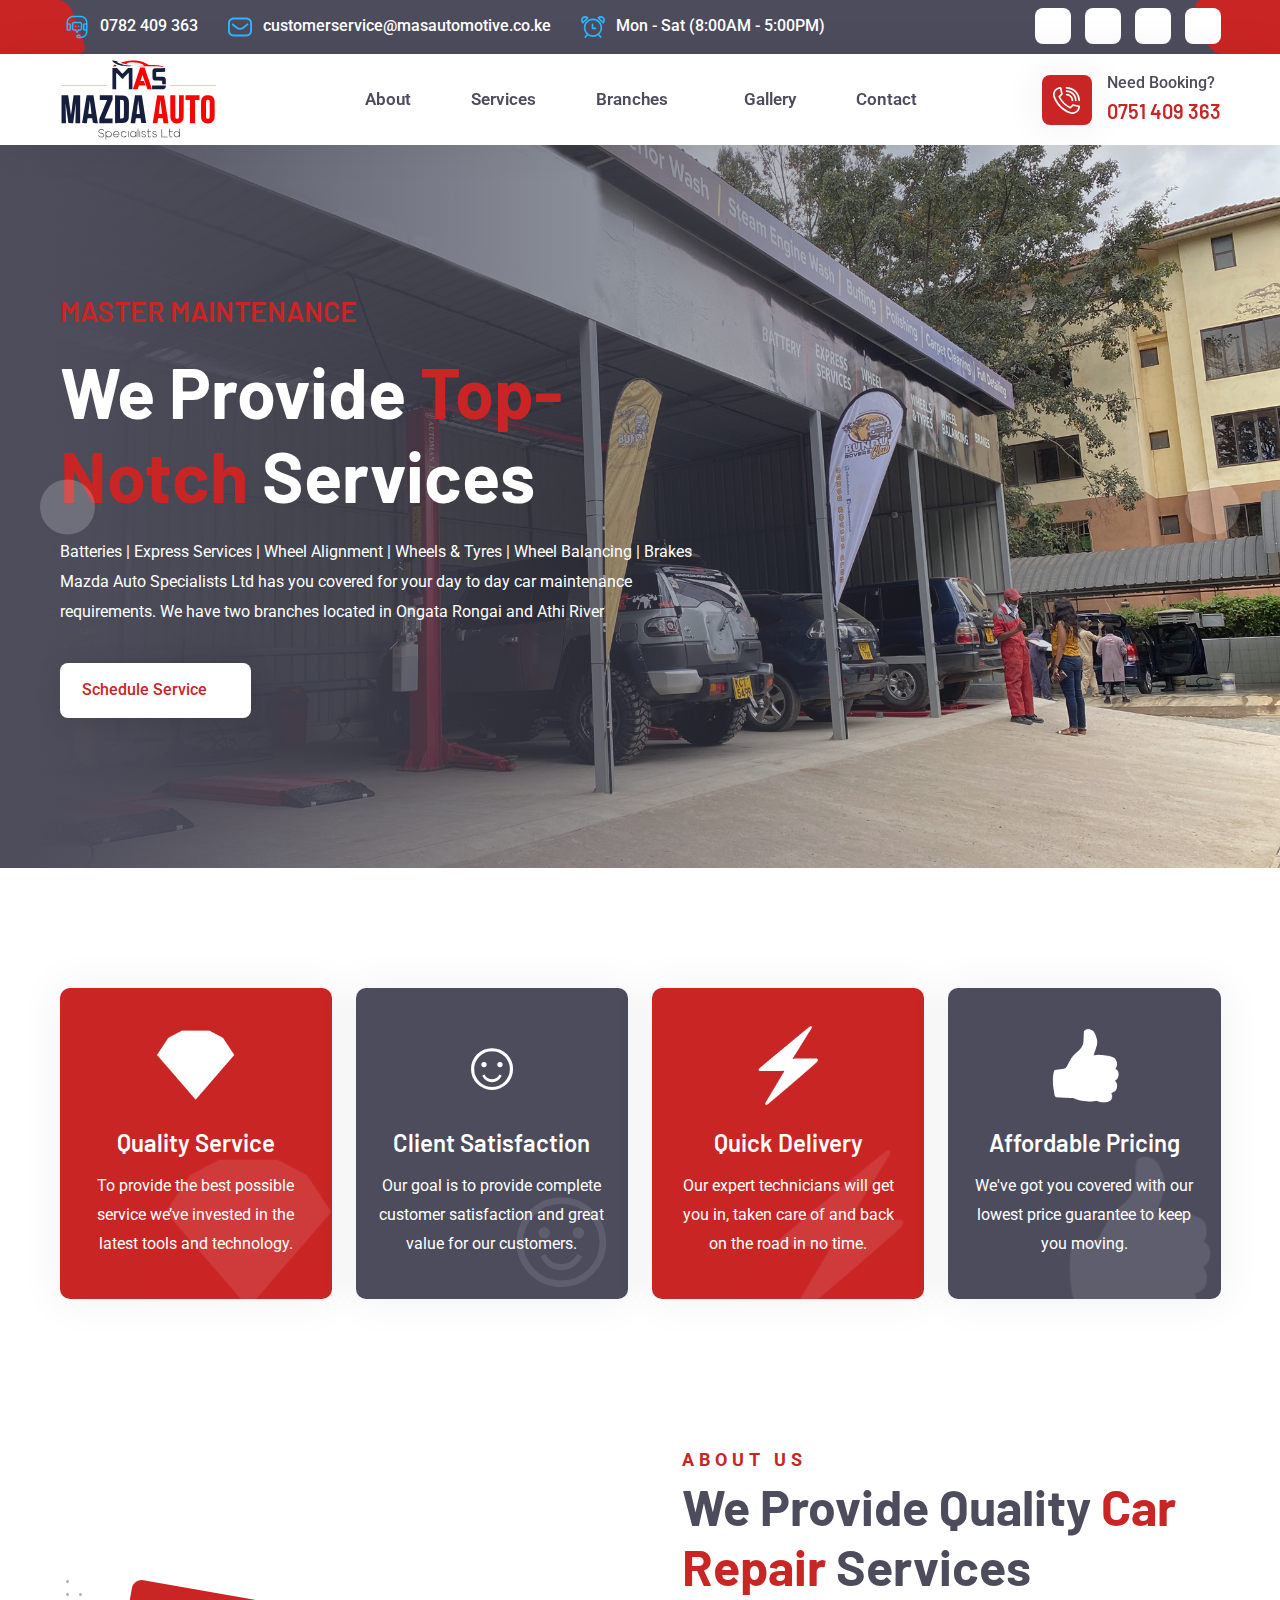
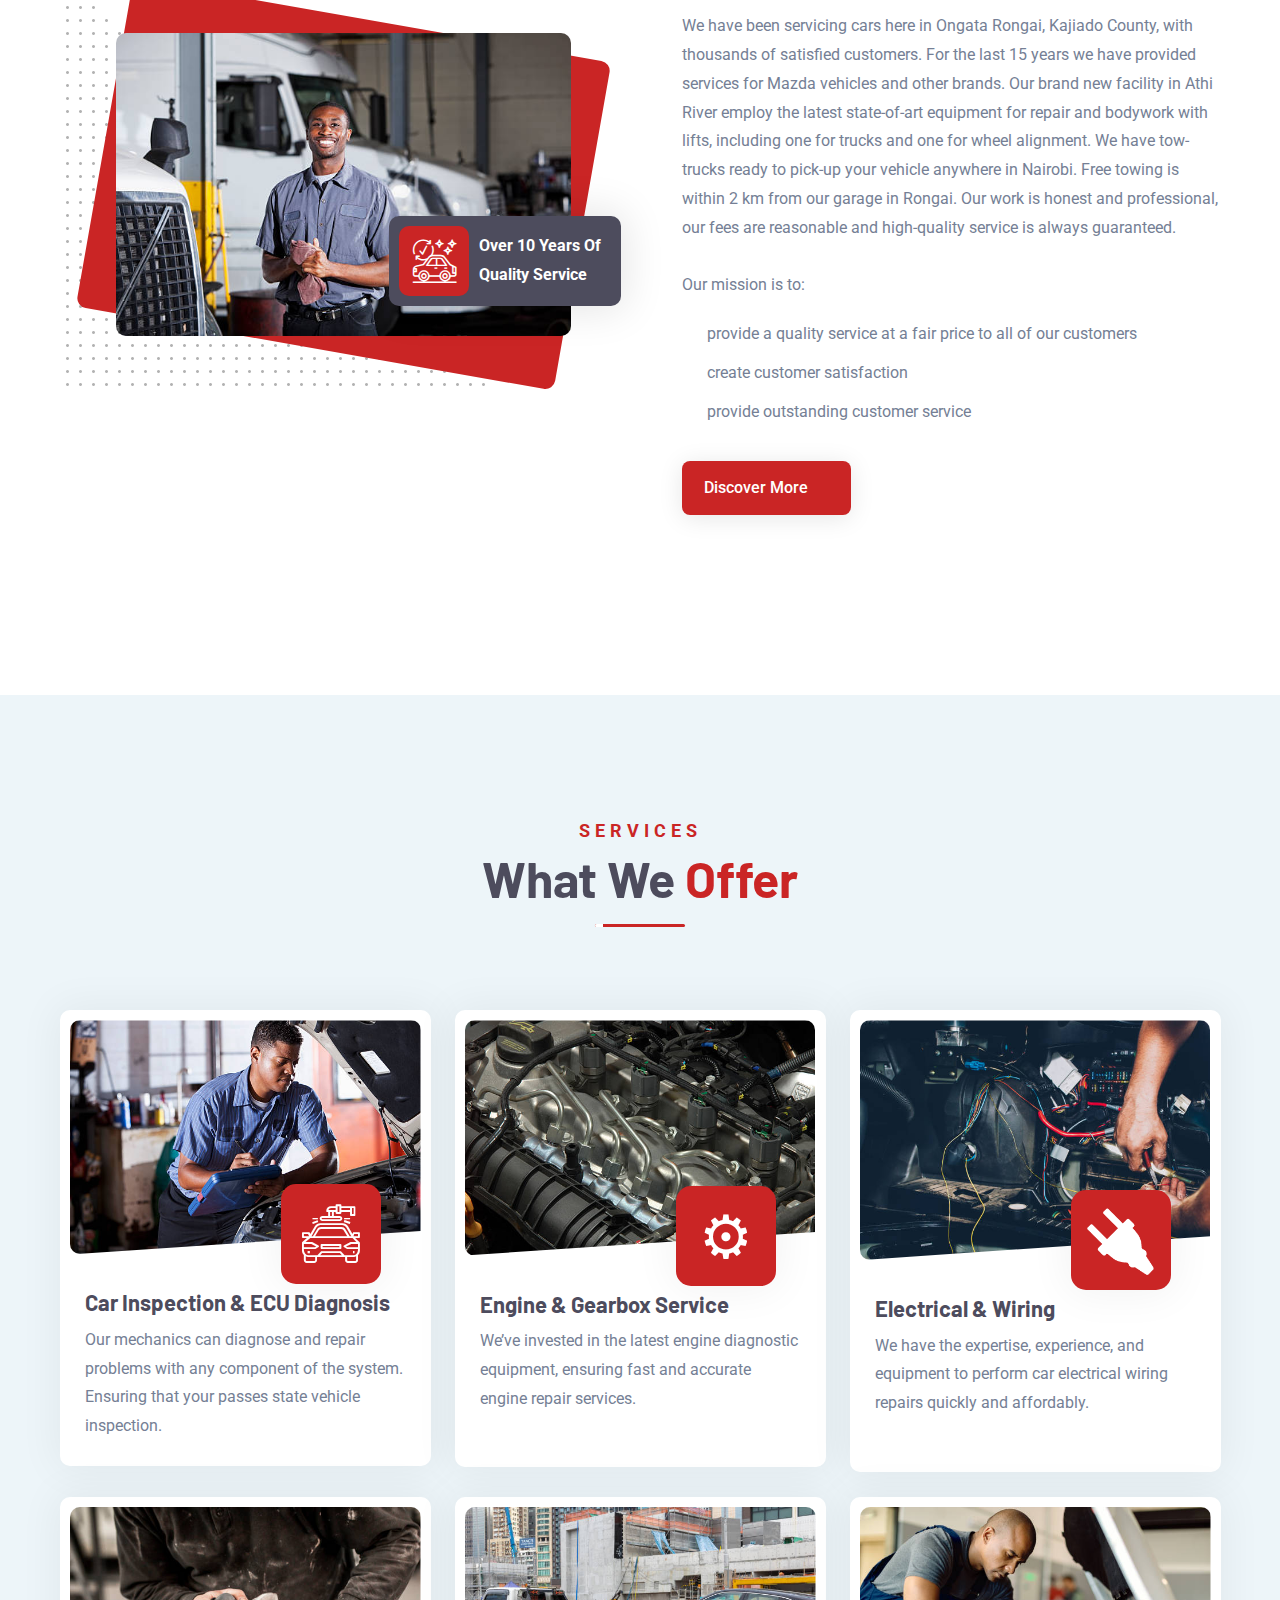
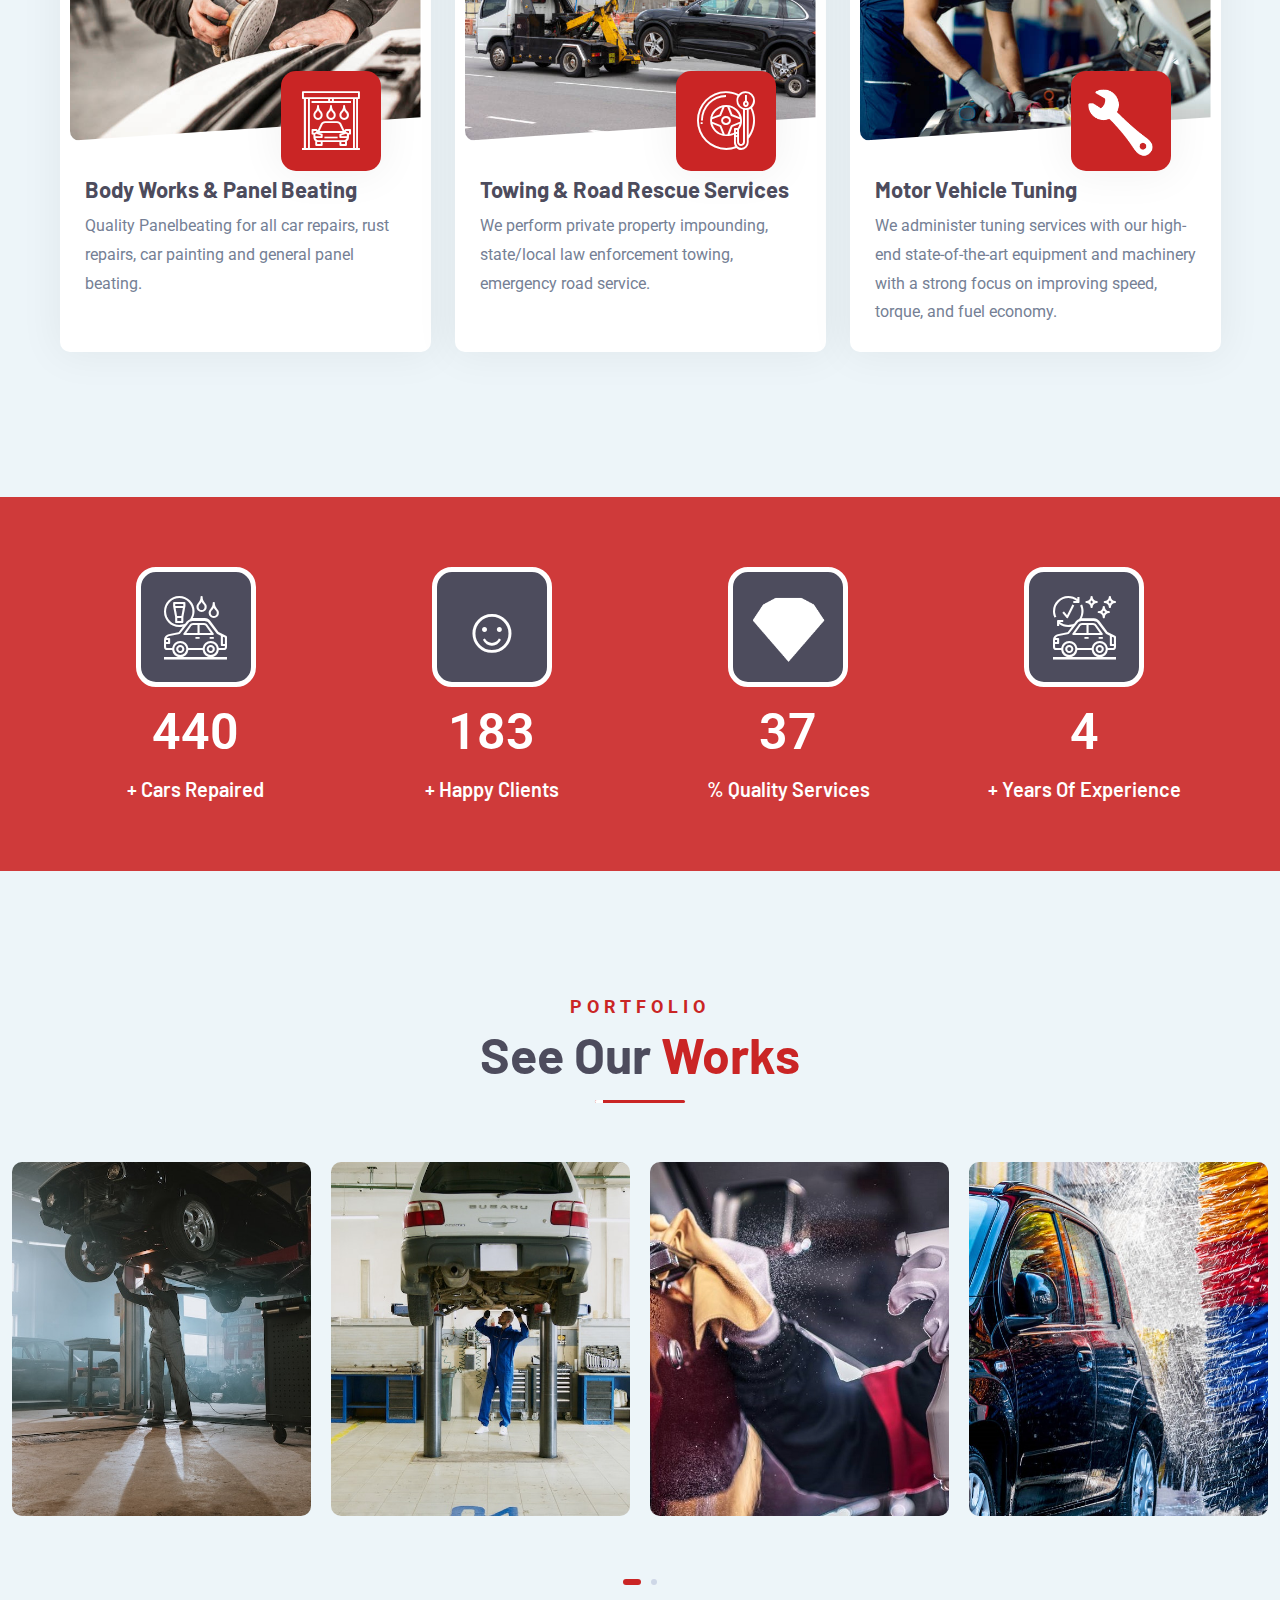
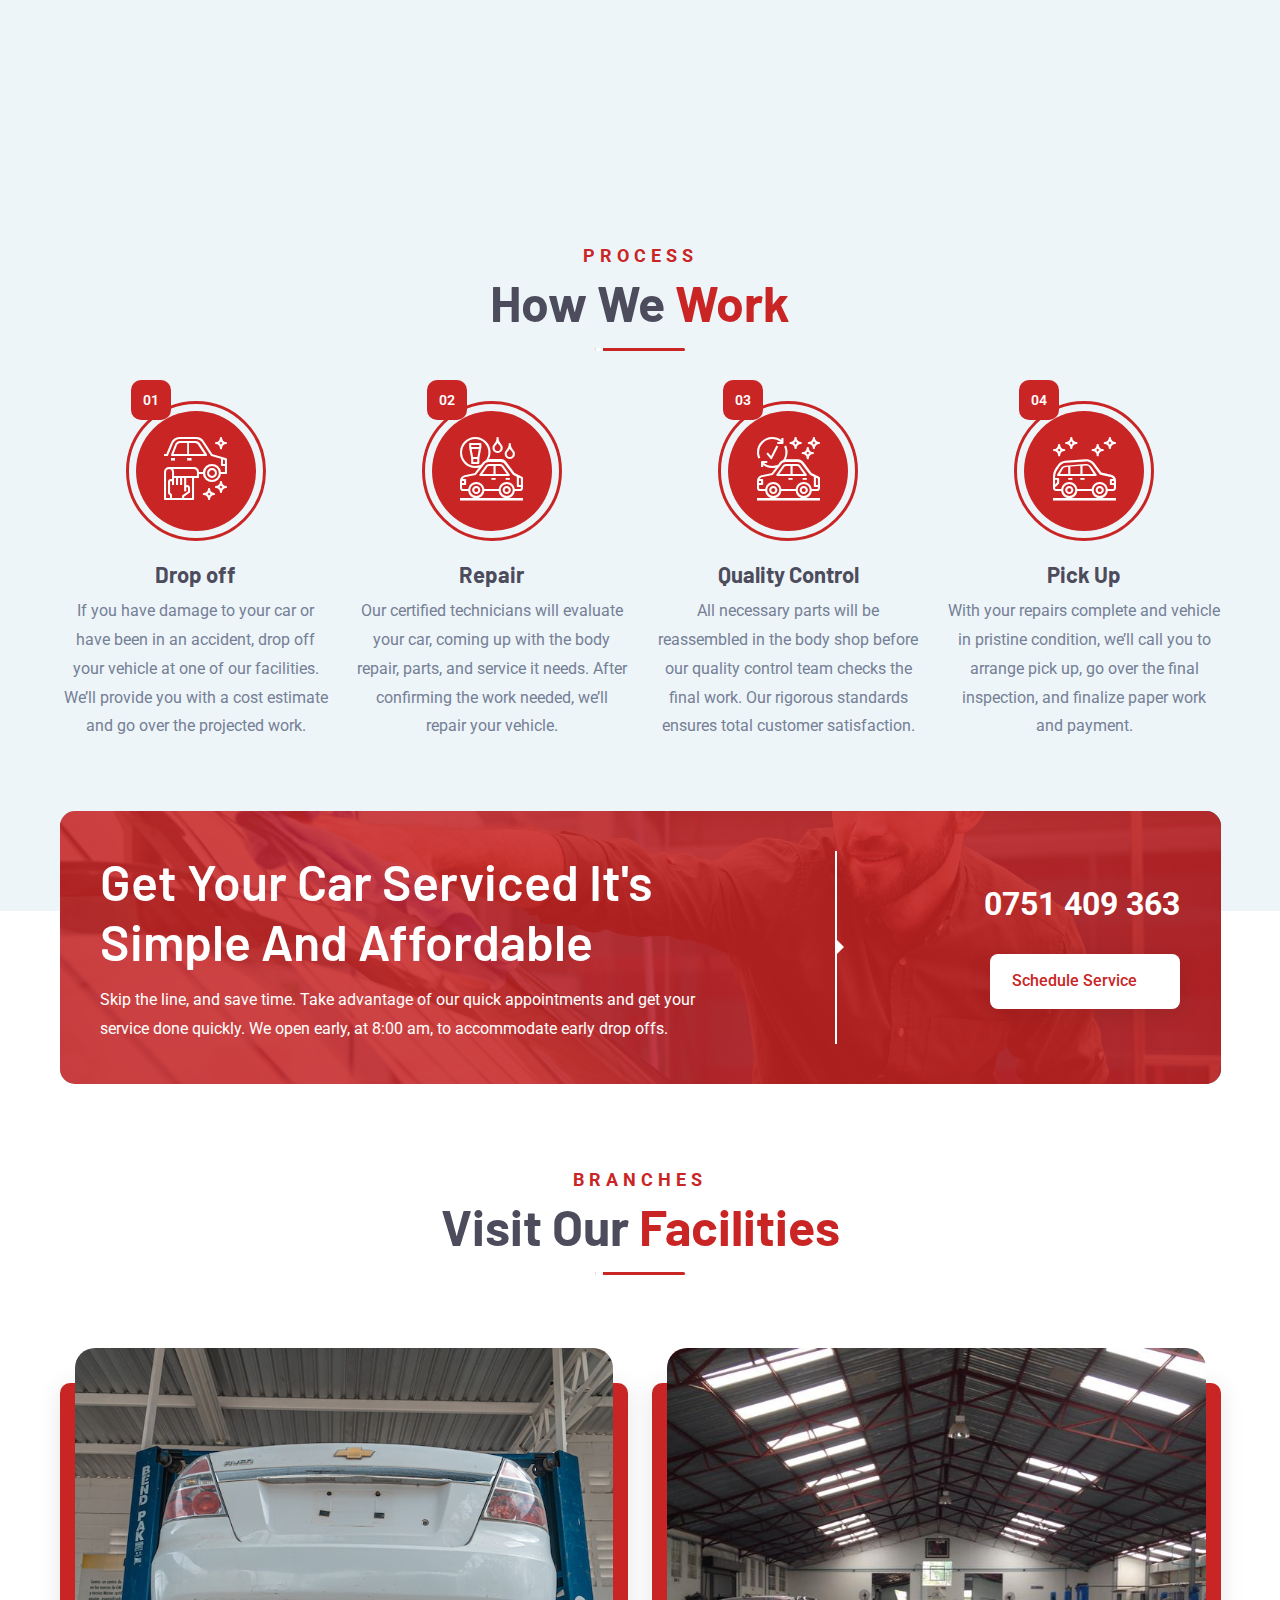
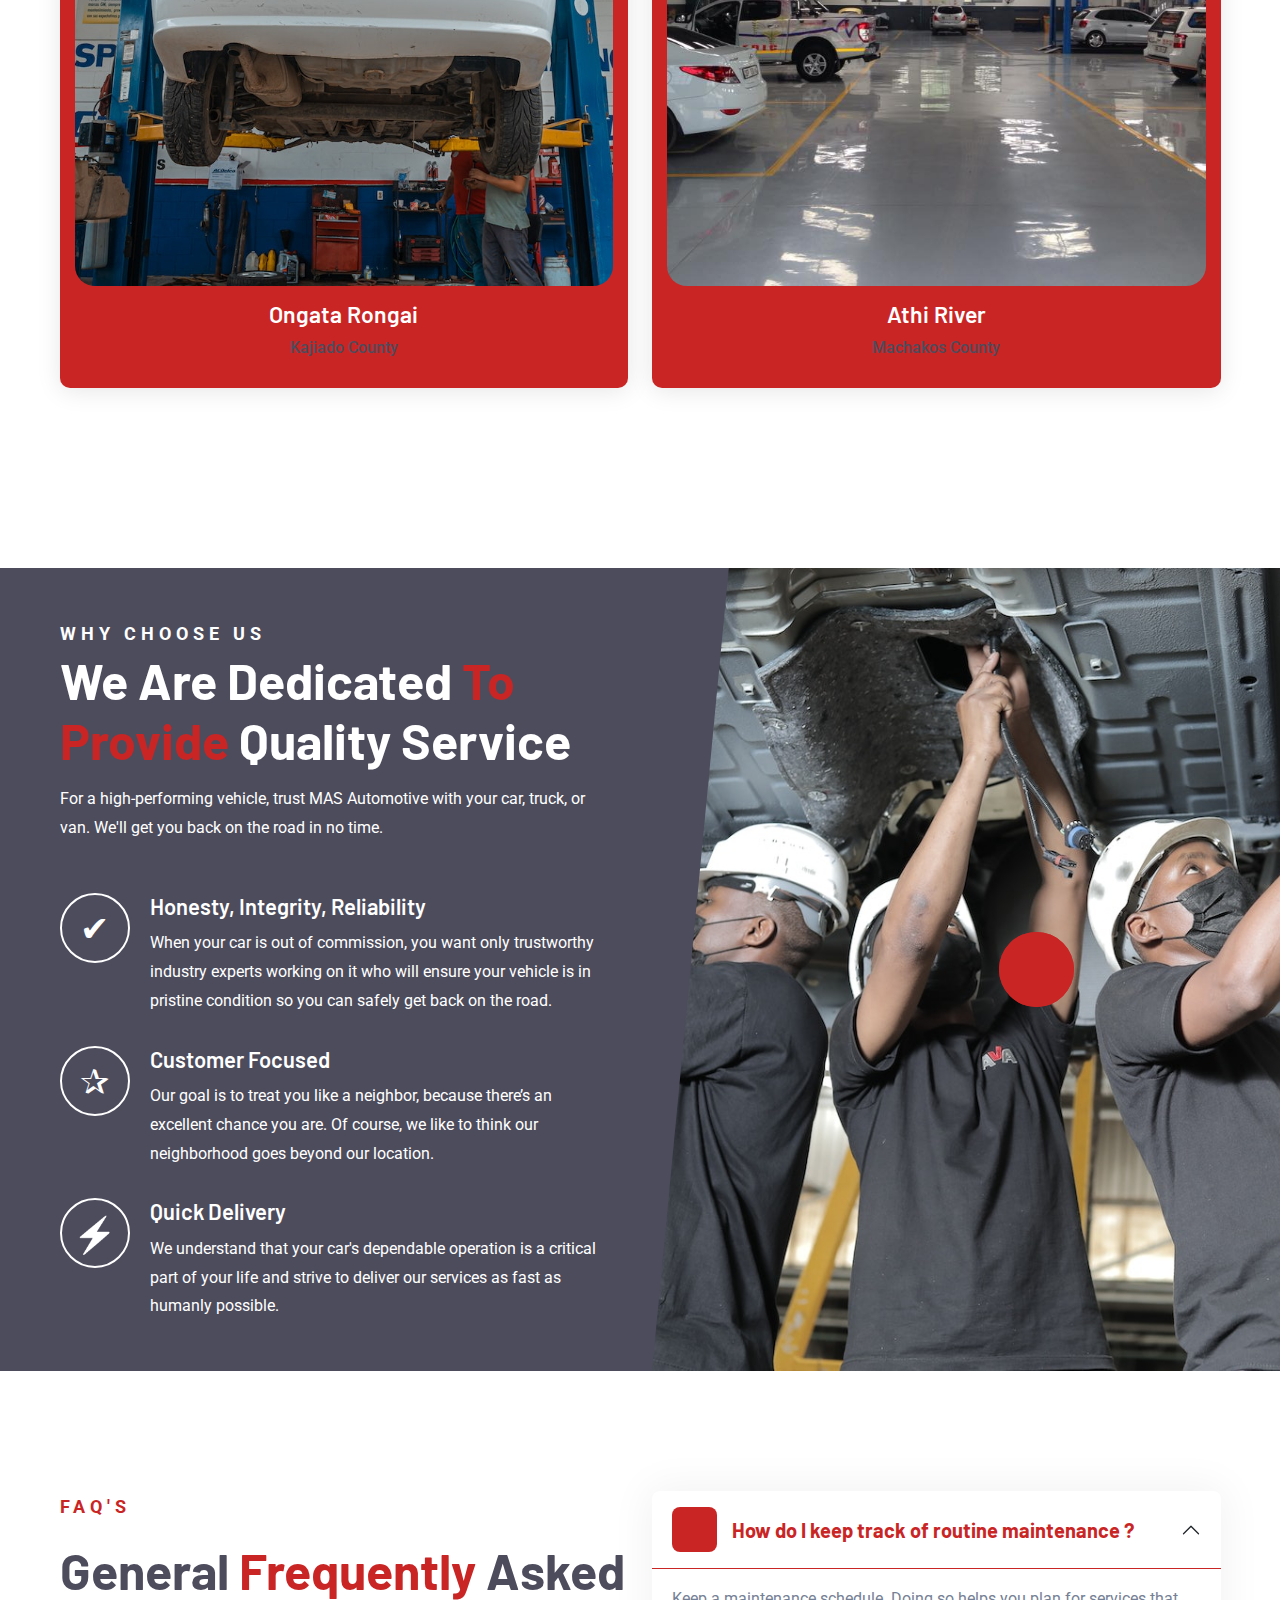
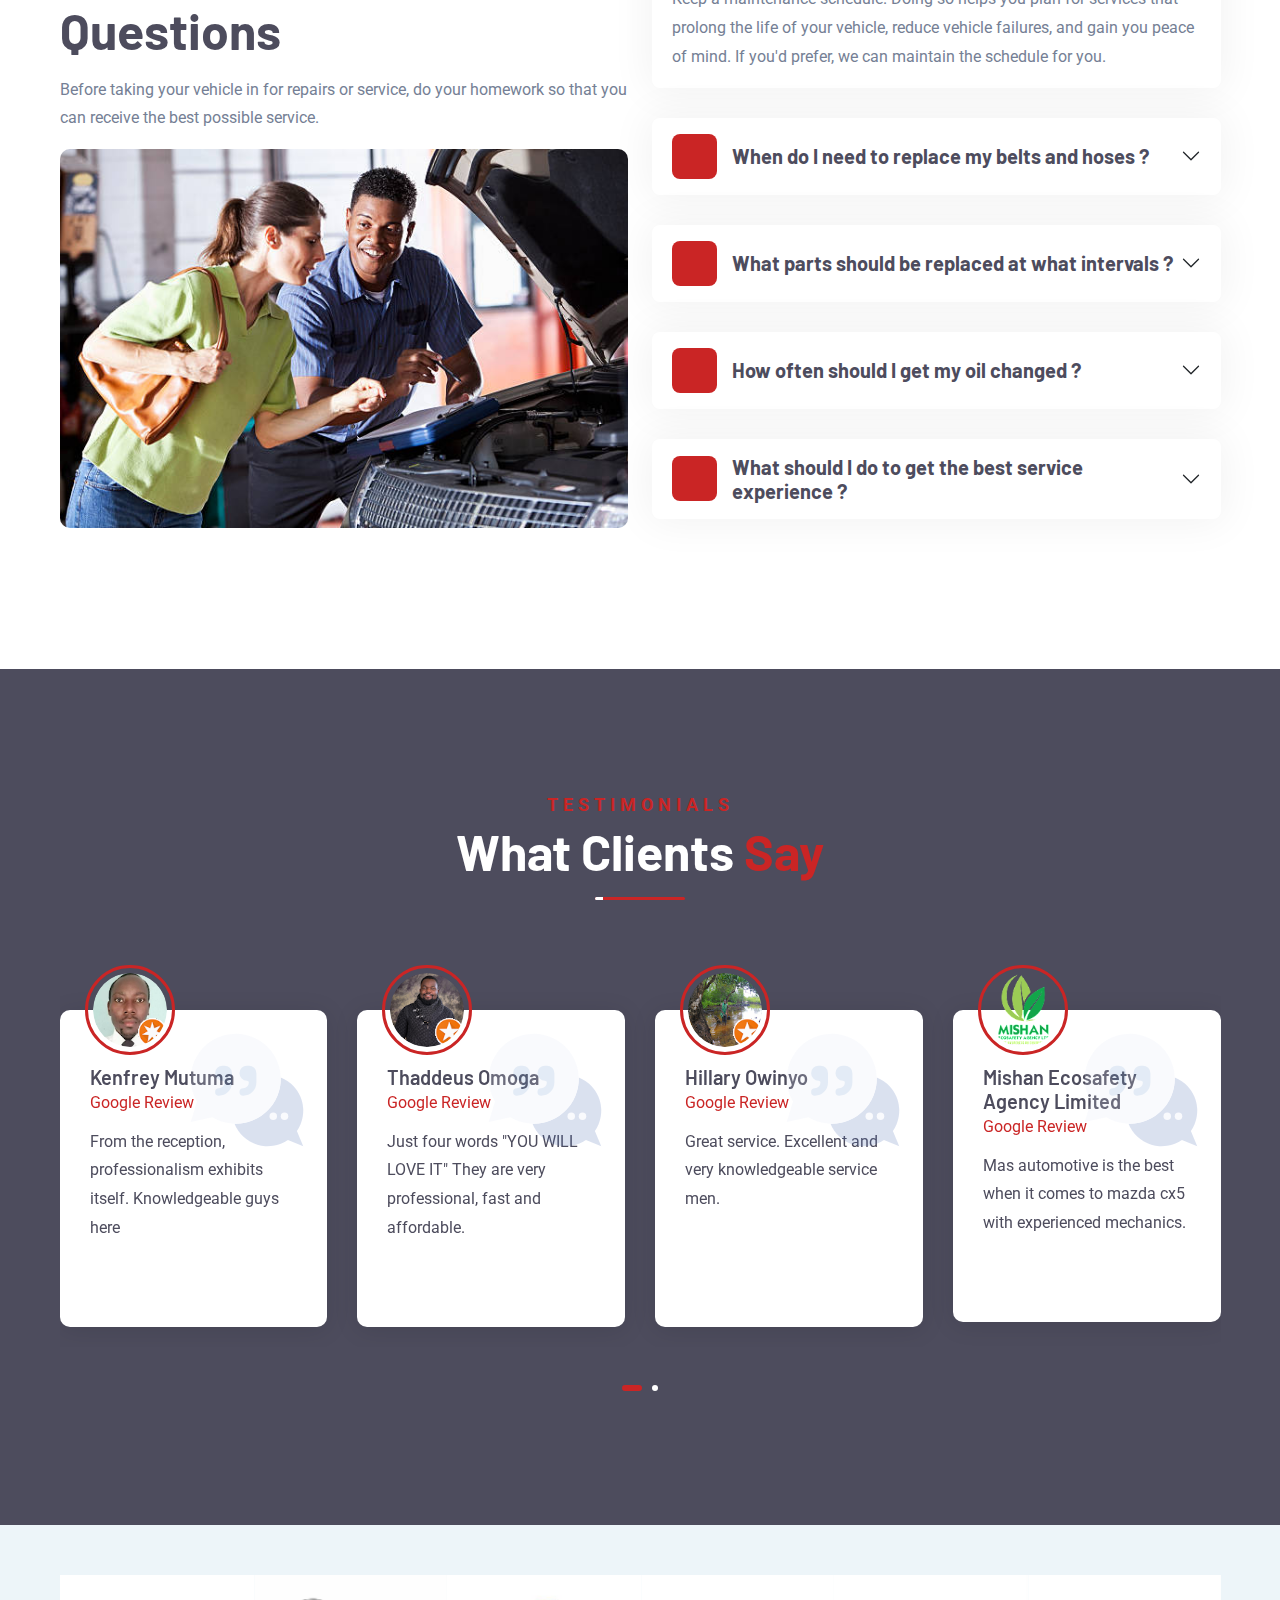
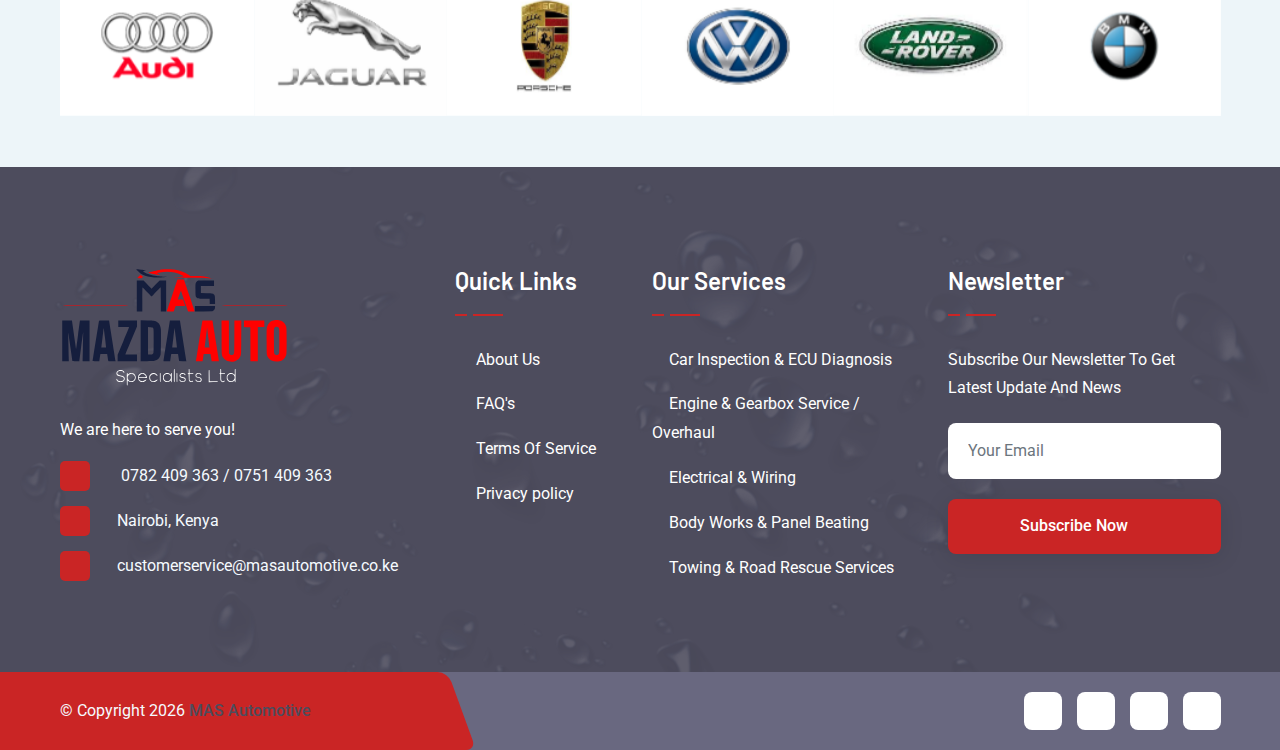
==== commit dc0811a0: "Edited homepage - removed a link" ====
--- a/index.html
+++ b/index.html
@@ -168,7 +168,7 @@
 Mazda Auto Specialists Ltd has you covered for your day to day car maintenance requirements.
 We have two branches located in Ongata Rongai and Athi River</p>
 <div class="hero-btn wow animate__animated animate__fadeInUp" data-wow-duration="1s" data-wow-delay="1s">
-<a href="#" class="theme-btn theme-btn2">Schedule Service<i class="fa fa-arrow-right space-icons"></i></a>
+<a href="contact.html" class="theme-btn theme-btn2">Schedule Service<i class="fa fa-arrow-right space-icons"></i></a>
 </div>
 </div>
 </div>
@@ -190,7 +190,7 @@
 oil changes, tyre changes, and wheel alignment.
 </p>
 <div class="hero-btn wow animate__animated animate__fadeInUp" data-wow-duration="1s" data-wow-delay="1s">
-<a href="#" class="theme-btn theme-btn2">Schedule Service<i class="fa fa-arrow-right space-icons"></i></a>
+<a href="contact.html" class="theme-btn theme-btn2">Schedule Service<i class="fa fa-arrow-right space-icons"></i></a>
 </div>
 </div>
 </div>
@@ -212,7 +212,7 @@
 car servicing and car repairs and diagnostics.
 </p>
 <div class="hero-btn wow animate__animated animate__fadeInUp" data-wow-duration="1s" data-wow-delay="1s">
-<a href="#" class="theme-btn theme-btn2">Schedule Service<i class="fa fa-arrow-right space-icons"></i></a>
+<a href="contact.html" class="theme-btn theme-btn2">Schedule Service<i class="fa fa-arrow-right space-icons"></i></a>
 </div>
 </div>
 </div>
@@ -864,7 +864,7 @@
 <a href="#" class="cta-number"><i class="fa fa-phone"></i> 0751 409 363</a>
 </div>
 <div class="cta-btn">
-<a href="#" class="theme-btn">Schedule Service <i class="fa fa-arrow-right"></i></a>
+<a href="contact.html" class="theme-btn">Schedule Service <i class="fa fa-arrow-right"></i></a>
 </div>
 </div>
 </div>
@@ -981,7 +981,7 @@
 <div class="col-lg-6">
 <div class="choose-img">
 <div class="video-wrapper">
-<a class="play-btn popup-youtube" href="https://www.youtube.com/watch?v=ckHzmP1evNU">
+<a class="play-btn popup-youtube" href="#">
 <i class="fa fa-play"></i>
 </a>
 </div>
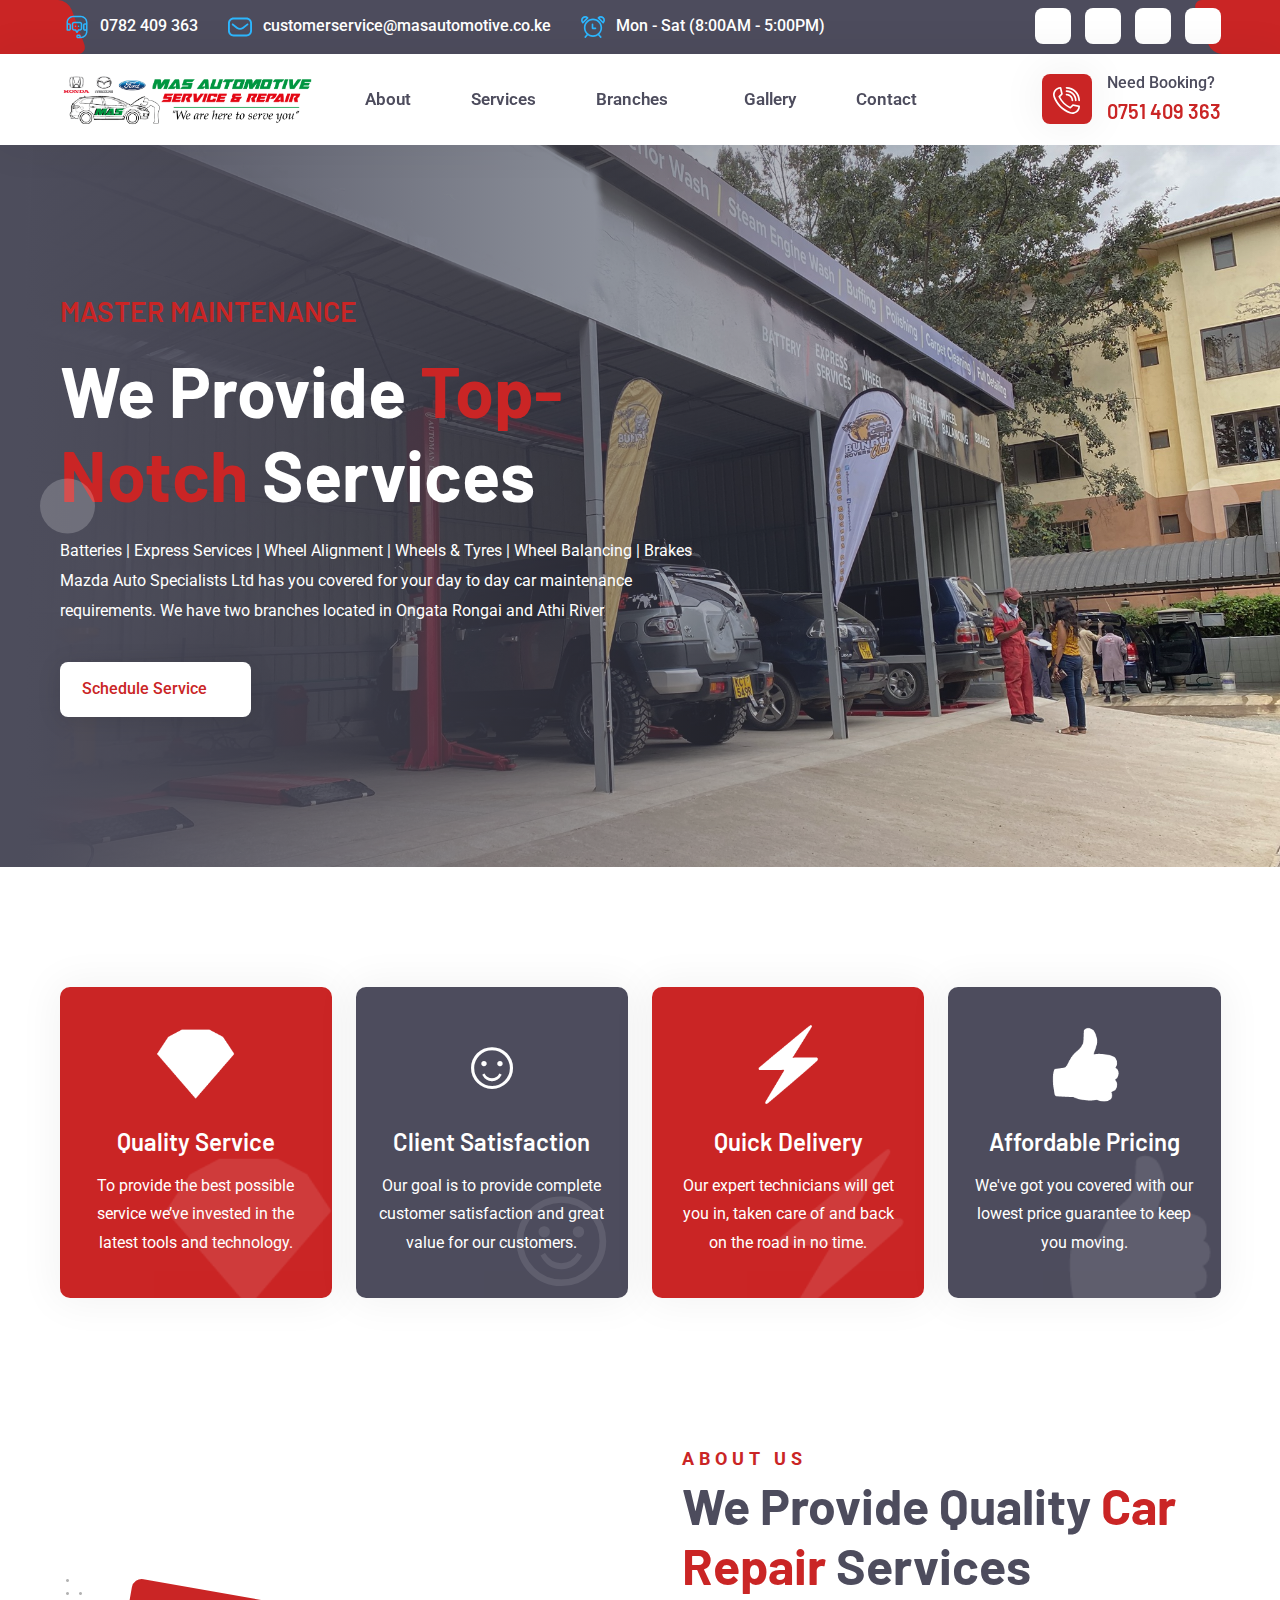
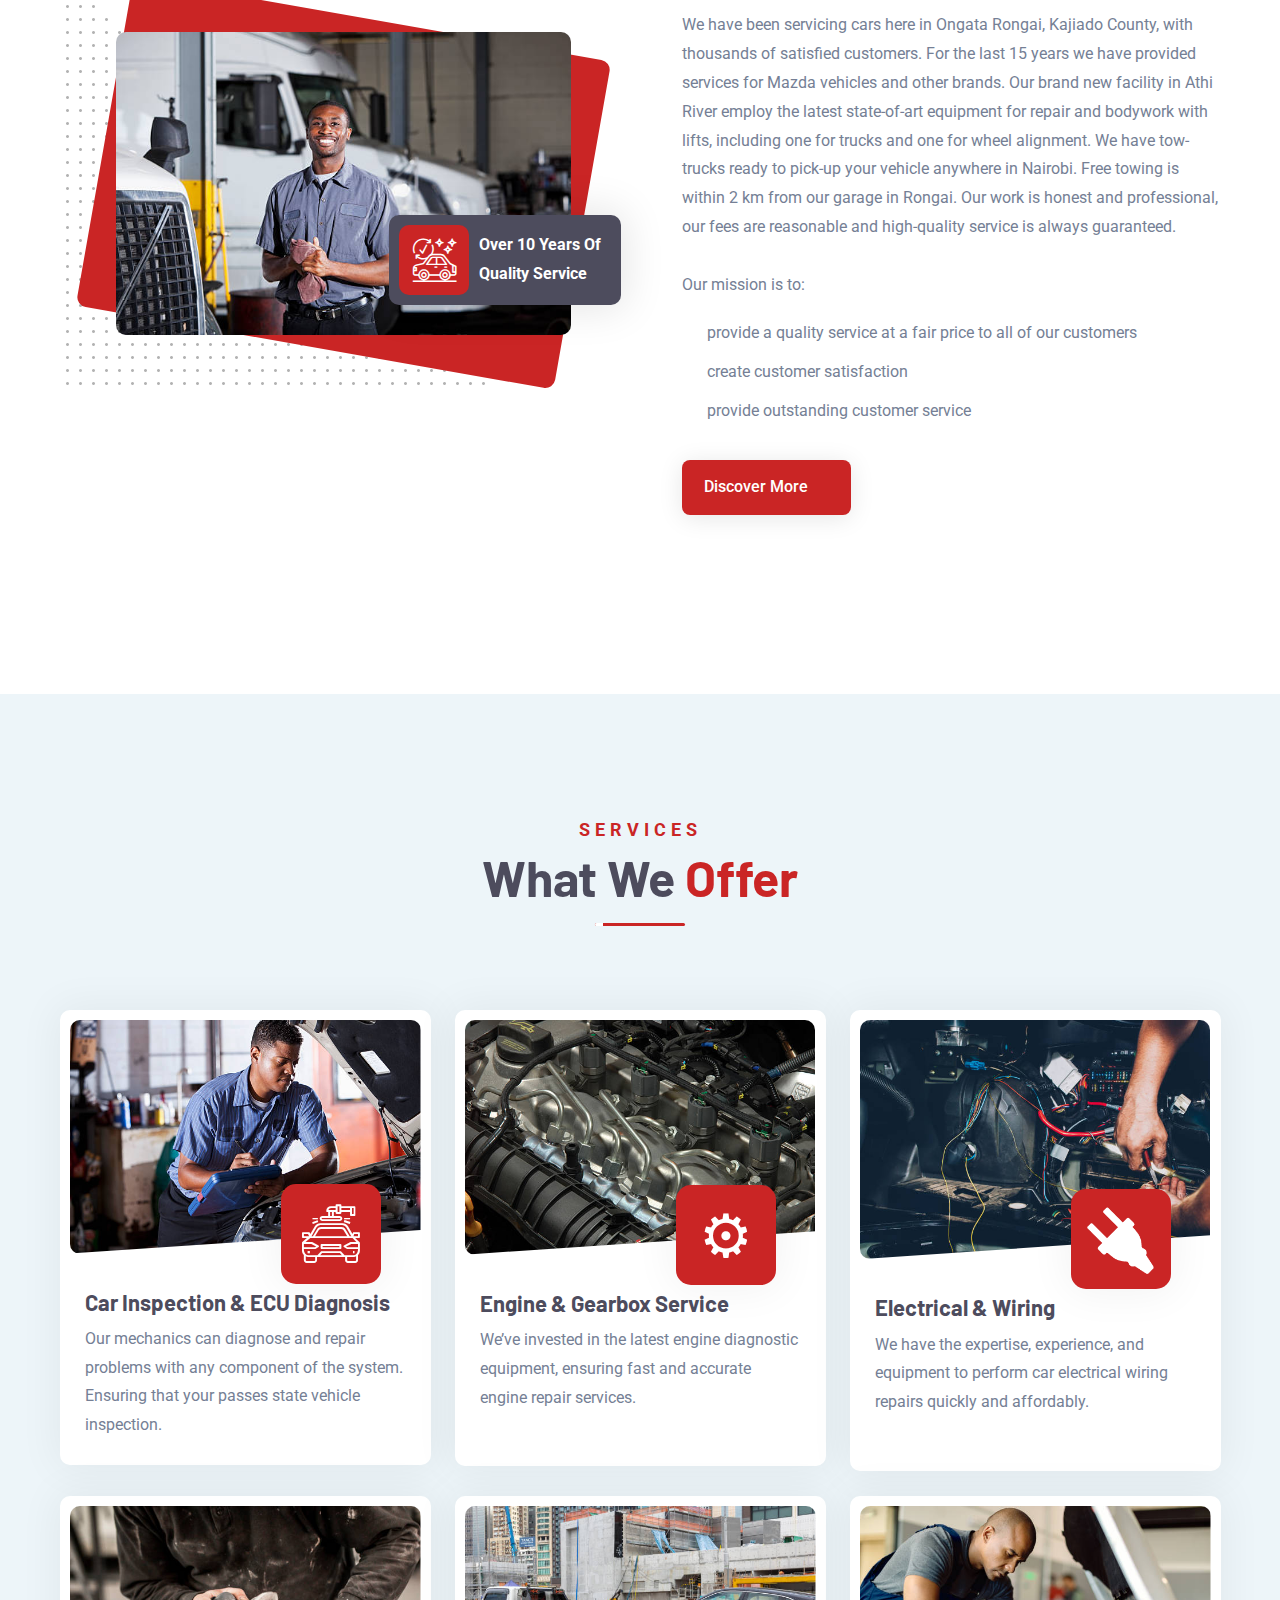
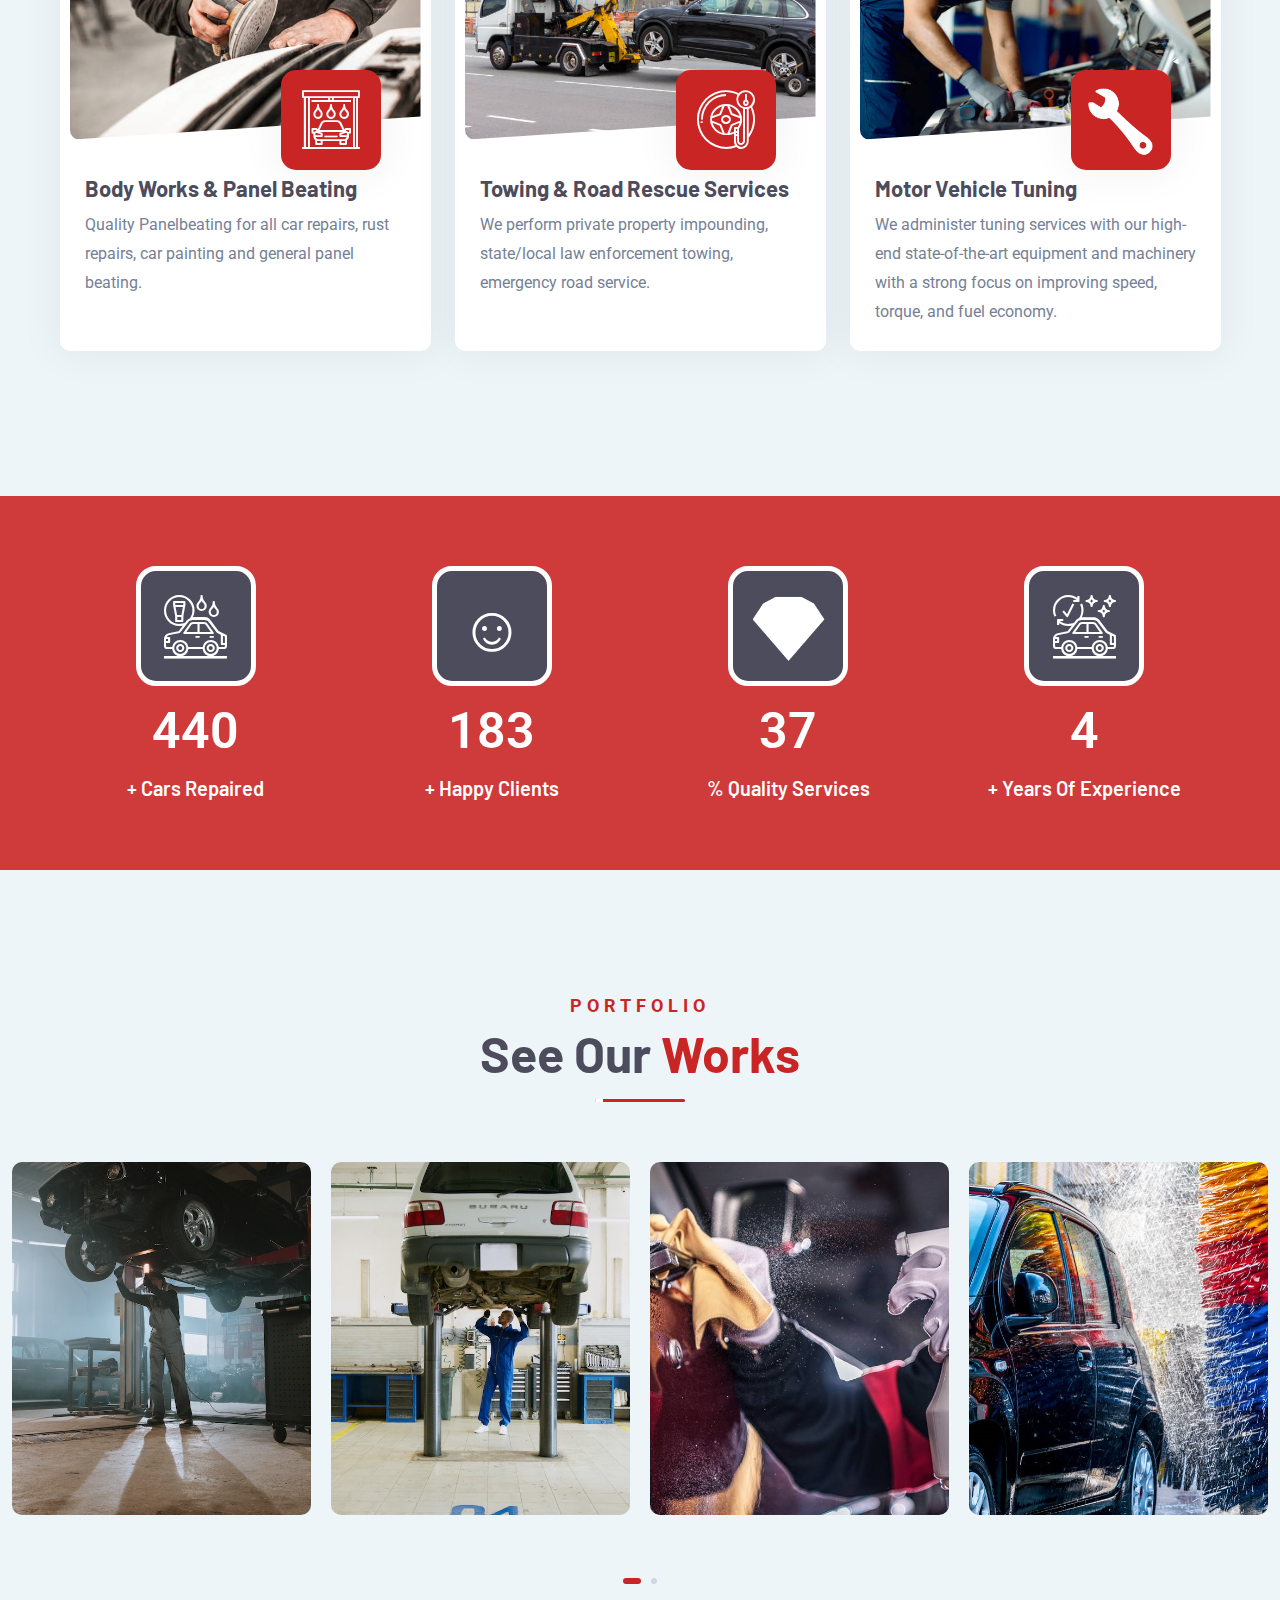
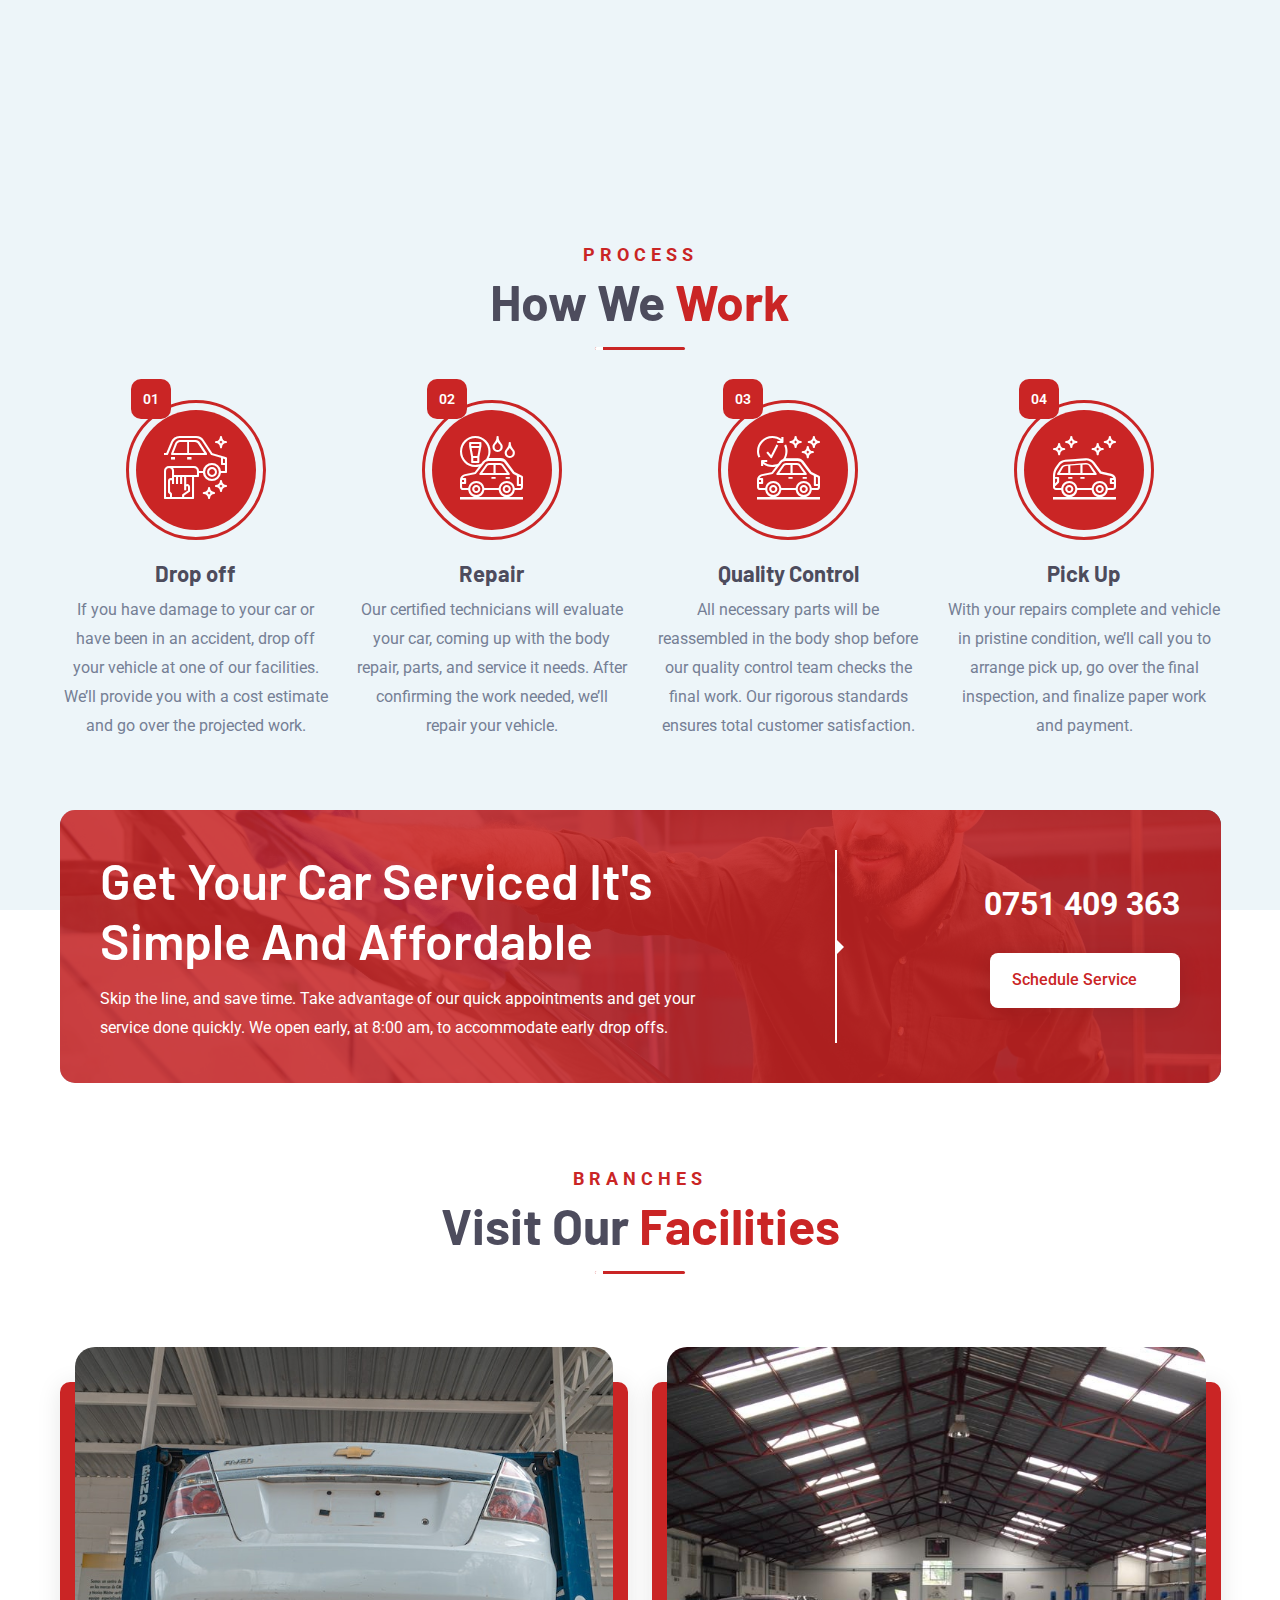
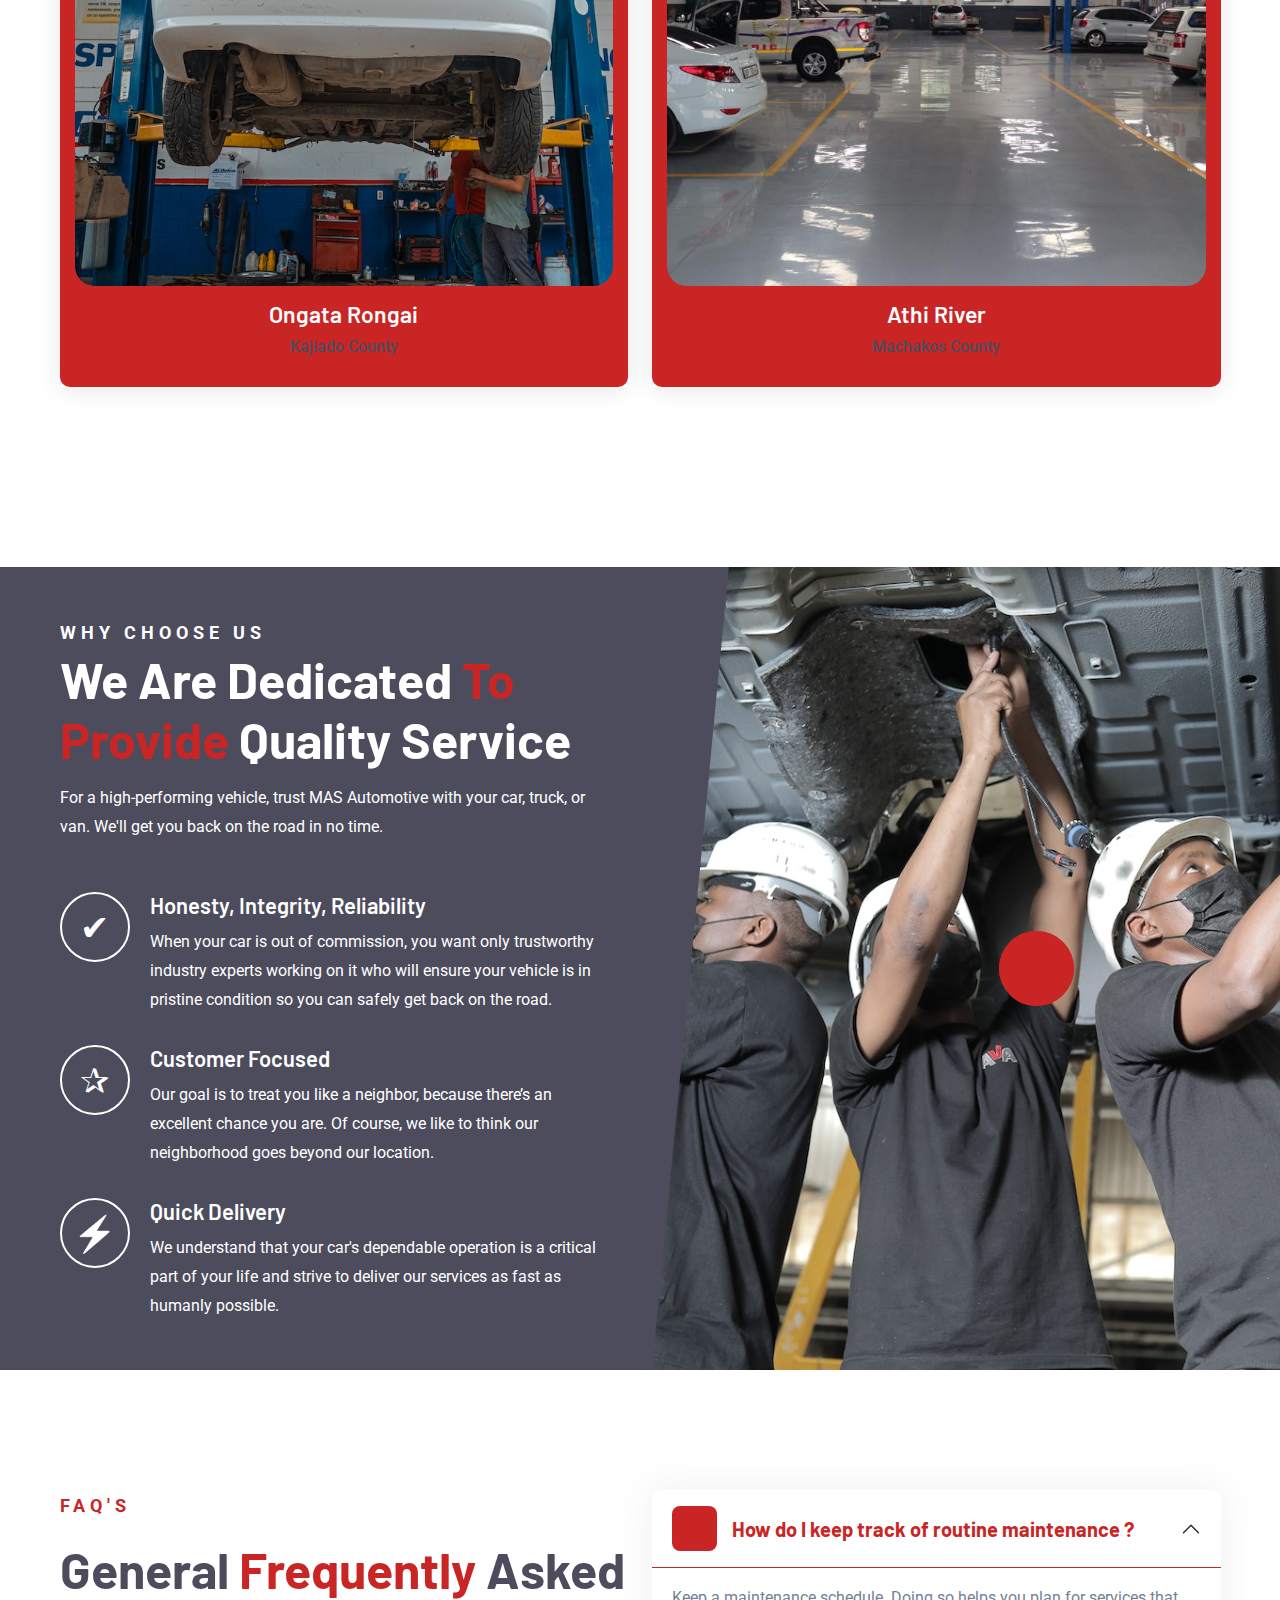
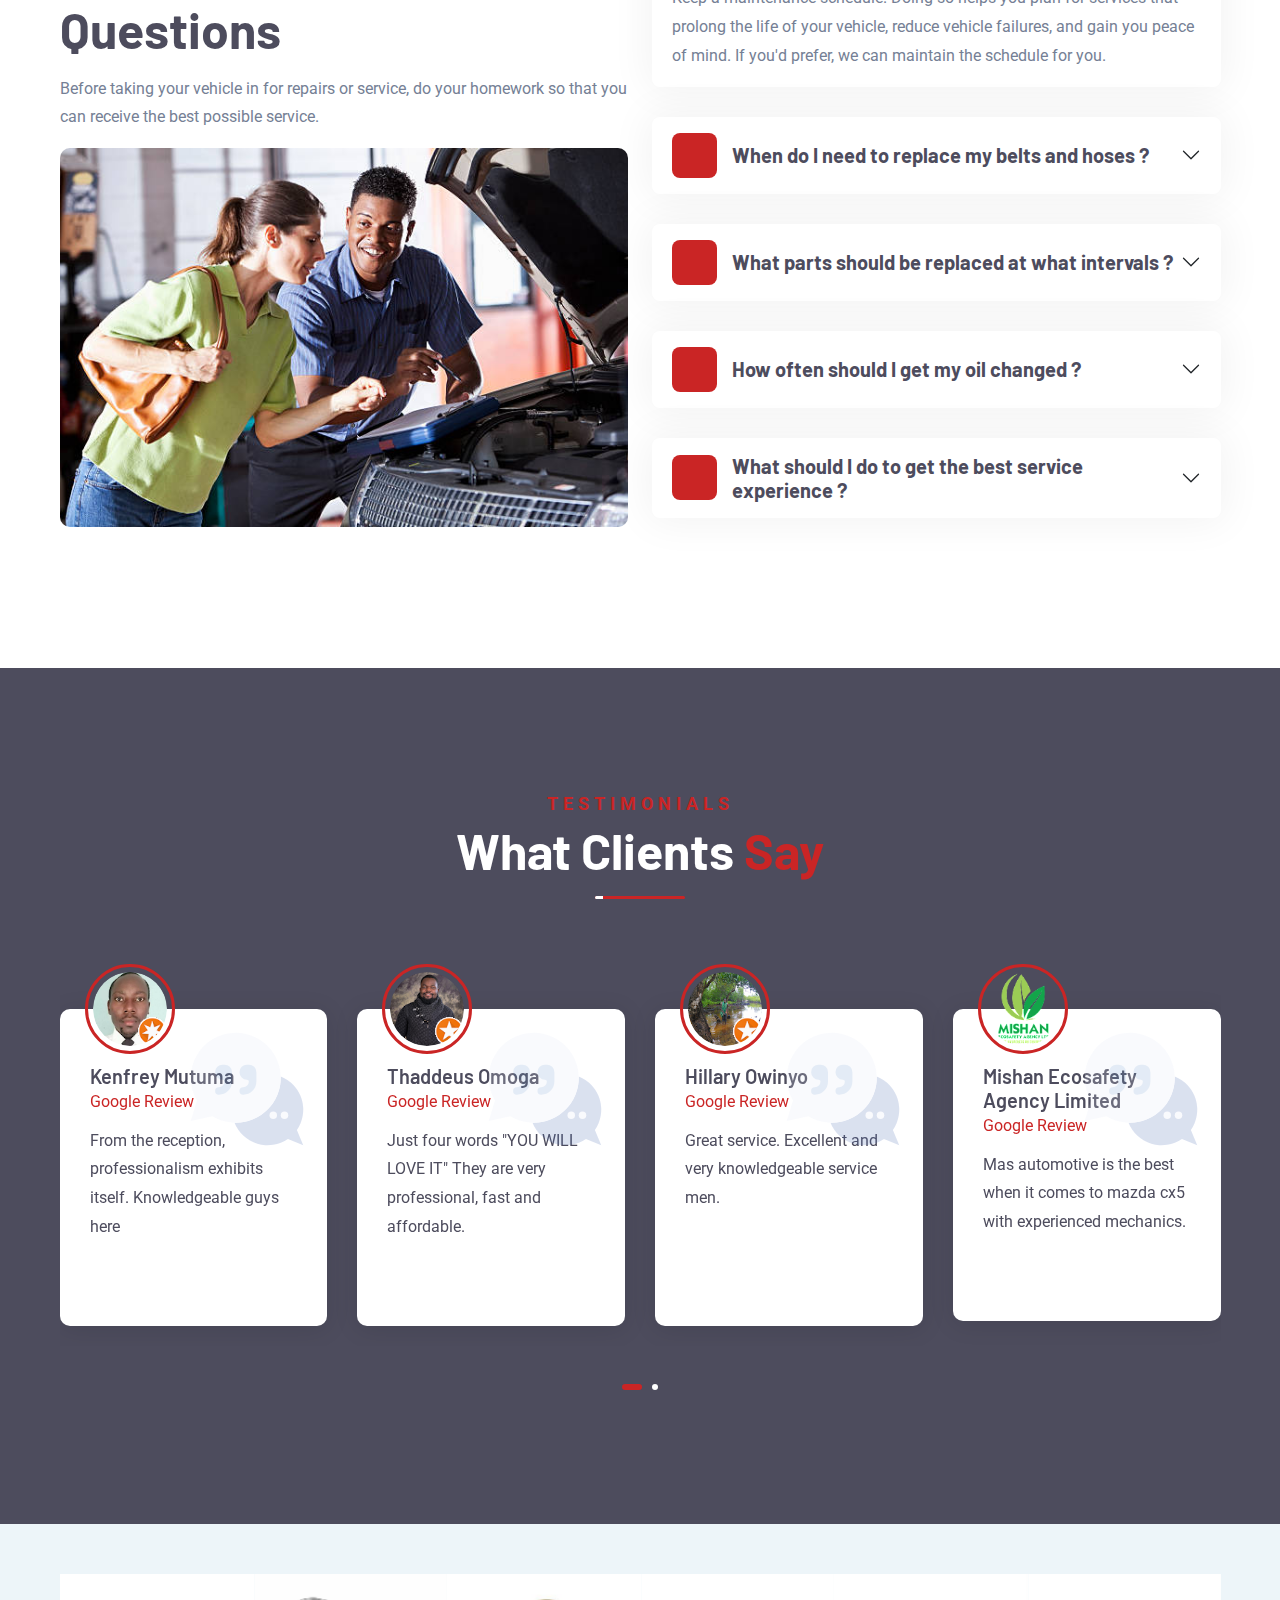
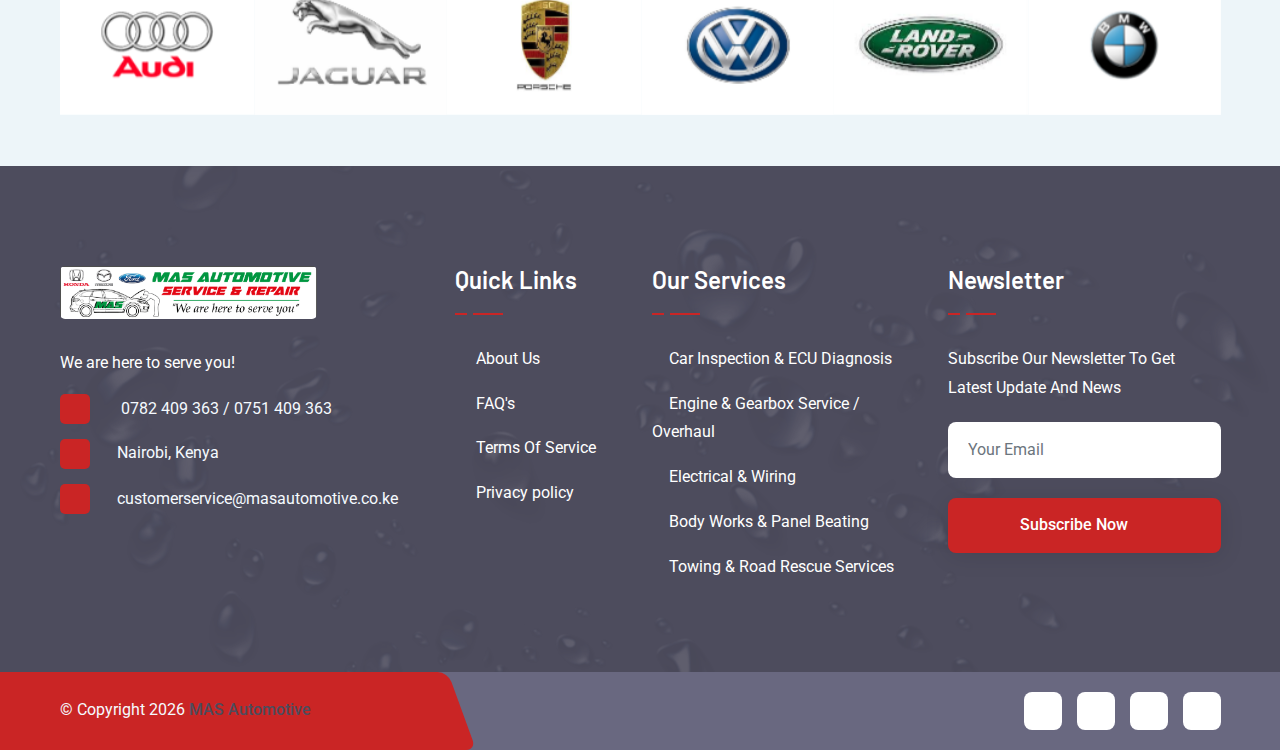
==== commit d8f1fce0: "Changed logo" ====
--- a/index.html
+++ b/index.html
@@ -84,7 +84,7 @@
 <nav class="navbar navbar-expand-lg">
 <div class="container">
 <a class="navbar-brand" href="index.html">
-<img src="assets/img/logo/logo.svg" alt="logo">
+<img src="assets/img/logo/logo_1.png" alt="logo">
 </a>
 <div class="mobile-menu-right">
 <div class="mobile-menu-list">
@@ -1393,7 +1393,7 @@
 <div class="col-md-6 col-lg-4">
 <div class="footer-widget-box about-us">
 <a href="#" class="footer-logo">
-<img src="assets/img/logo/logo_white.svg" alt="">
+<img src="assets/img/logo/logo_2.png" alt="">
 </a>
 <p class="mb-3">
 We are here to serve you!
--- a/assets/css/style.css
+++ b/assets/css/style.css
@@ -1064,7 +1064,7 @@
 }
 
 .navbar-brand img {
-  width: 157px;
+  width: 257px;
 }
 
 /* dropdown toggler */
@@ -1124,7 +1124,7 @@
   }
 
   .navbar-brand img {
-    width: 130px;
+    width: 230px;
   }
 
   .navbar-collapse {
@@ -5181,8 +5181,9 @@
 }
 
 .footer-logo img {
-  width: 230px;
+  width: 257px;
   margin-bottom: 30px;
+  border-radius: 5px;
 }
 
 .copyright {
